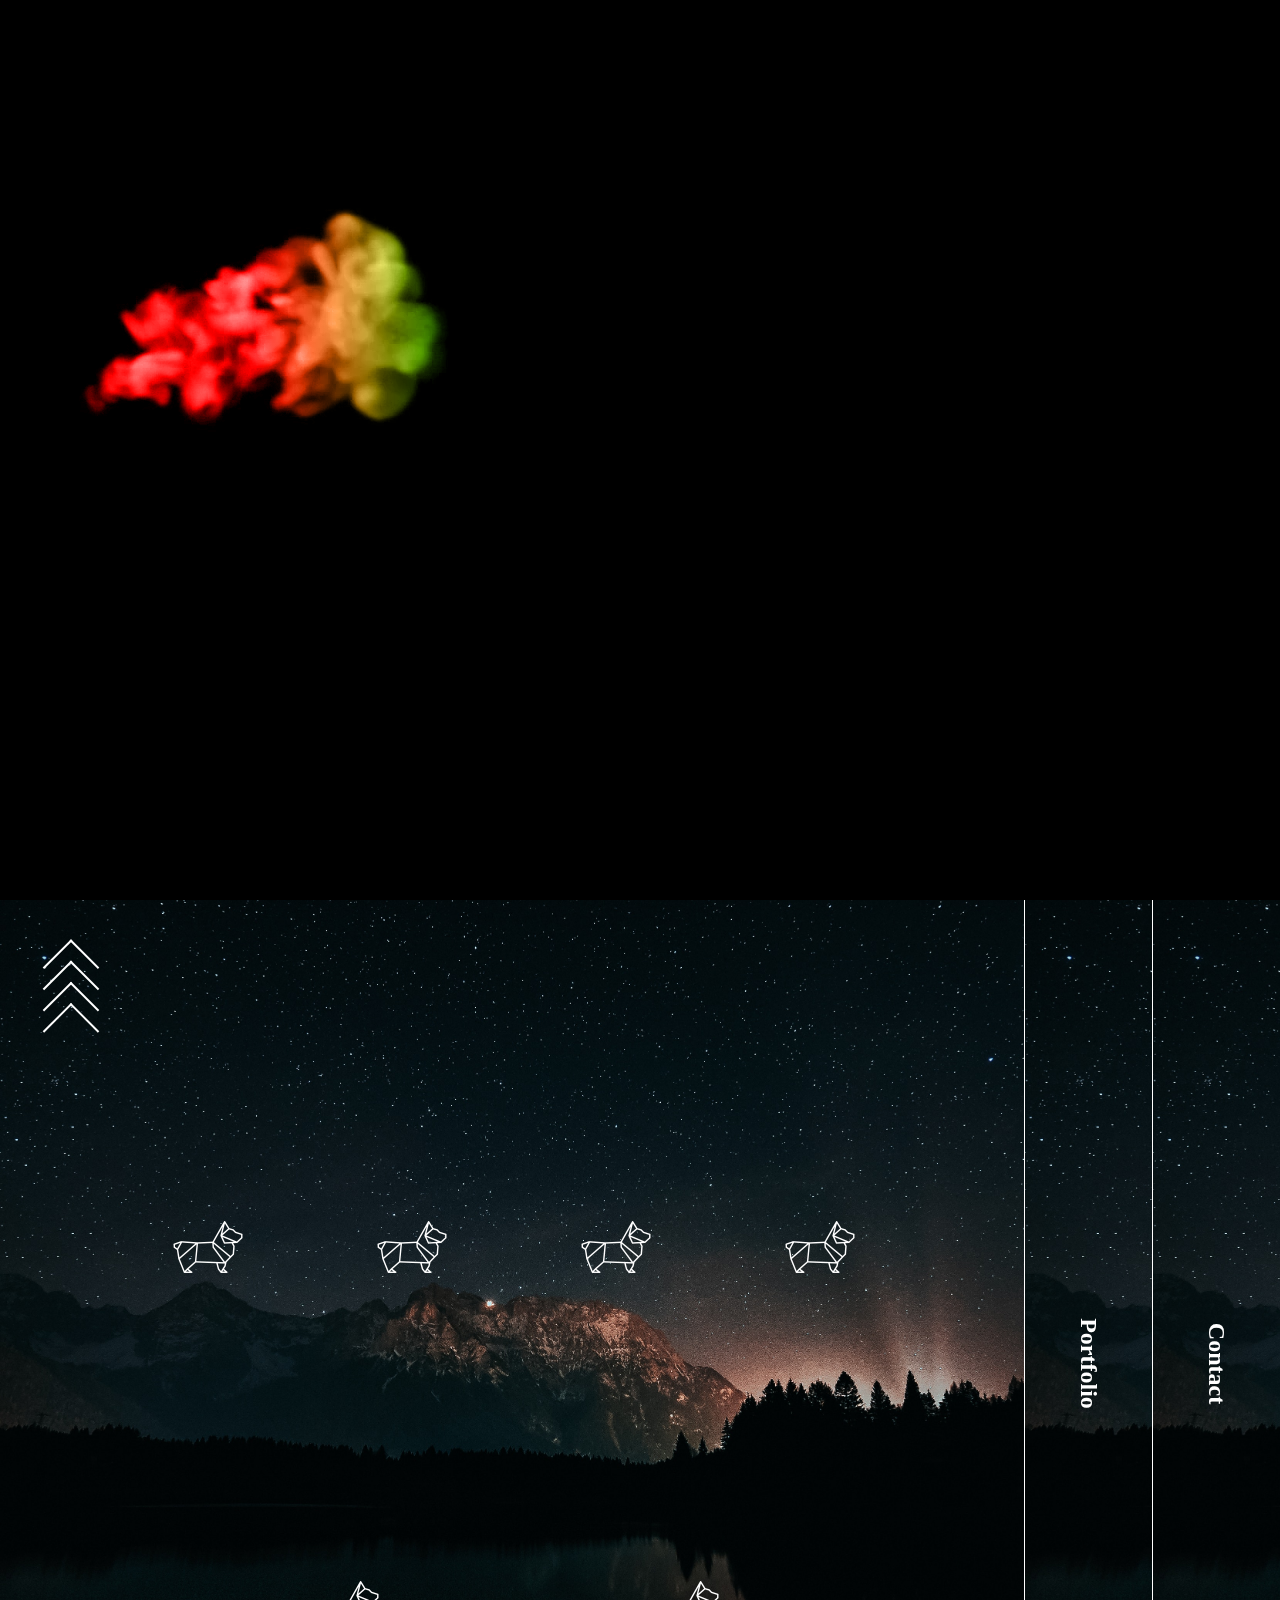
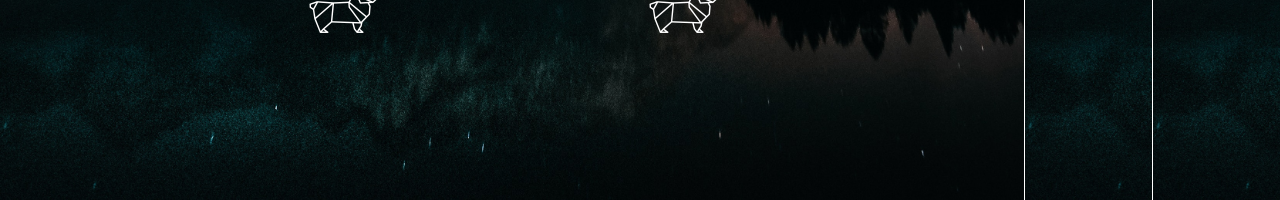
==== index.html @ 8c5e3a4f "Social Button base" ====
<!DOCTYPE html>
<html lang="en">
<head>
    <meta charset="UTF-8">
    <meta name="viewport" content="width=device-width, initial-scale=1.0">
    <meta http-equiv="X-UA-Compatible" content="ie=edge">
    <title>Front Page</title>
    <link rel="stylesheet" href="style.css">
    <link href="https://fonts.googleapis.com/css?family=Yellowtail" rel="stylesheet">
    <link href="https://fonts.googleapis.com/css?family=Patua+One" rel="stylesheet">
    <link rel="stylesheet" href="https://use.fontawesome.com/releases/v5.8.1/css/all.css" integrity="sha384-50oBUHEmvpQ+1lW4y57PTFmhCaXp0ML5d60M1M7uH2+nqUivzIebhndOJK28anvf" crossorigin="anonymous">
</head>
<body>
    <section class="page-one">
        <div class="videobox">
            <video src="smoke.mp4" autoplay muted></video>
        </div>
        <h1>
            <span>T</span>
            <span>O</span>
            <span>N</span>
            <span>Y</span>
            <span>&nbsp;</span>
            <span>X</span>
            <span>U</span>
        </h1>
        <ul class ="navbar" id="homepage">
                <li class="nav-home"><a href="#">Home</a></li>
                <li class="nav-about"><a href="#about">About</a></li>
                <li class="nav-portfolio"><a href="#portfolio">Portfolio</a></li>
                <li class="nav-contact"><a href="#">Contact</a></li>
        </ul>    
        <!-- <li class = "social">
            <a href=""><img src="Icons/Facebook.png" alt=""></a>
            <a href=""><img src="Icons/Instagram.png" alt=""></a>
            <a href=""><img src="Icons/Twitter.png" alt=""></a>
        </li> -->
        <div class="social">
            <a class="socialbutton" href="#">
                <i class="fab fa-github"></i>
            </a>
            <a class="socialbutton" href="#">
                    <i class="fab fa-twitter"></i>
            </a>
            <a class="socialbutton" href="#">
                    <i class="fab fa-instagram"></i>
            </a>
            <a class="socialbutton" href="#">
                    <i class="fab fa-facebook"></i>
            </a>
        </div>
        <div class="arrow">
            <span>
                    <a href="#about"><p class="textinvisible">dfsdfsd
                        dfsdfsdfds</p>
                    </a>
            </span>
            <span>
                    <a href="#about"><p class="textinvisible">dfdfsd
                            dfsdfsdfds</p>
                    </a>
            </span>
            <span>
                    <a href="#about"><p class="textinvisible">dfsdfsd
                            dfsdfsdfd</p>
                    </a>
            </span>
            <span>
                    <a href="#about"><p class="textinvisible">dfsdf
                            dfsdfsd</p>
                    </a>
            </span>
        </div>
    </section>
    <section class="page-two">
            <ul class="tabs">
                    <div class="mainframe">
                        <div class="secondarrow">
                            <span>
                                <a href="#homepage"><p class="textinvisible">dfsdfsd
                                        dfsdfsdfds</p>
                                </a>
                            </span>
                            <span>
                                <a href="#homepage"><p class="textinvisible">dfsdfsd
                                        dfsdfsdfds</p>
                                </a>
                            </span>
                            <span>
                                <a href="#homepage"><p class="textinvisible">dfsdfsd
                                    dfsdfsdfds</p>
                                </a>
                            </span>
                            <span>
                                <a href="#homepage"><p class="textinvisible">dfsdfsd
                                    dfsdfsdfds</p>
                                </a>
                            </span>
                        </div>
                            <div class="container">
                                    <div class="box" id="about">
                                        <div class="corgi"><img src="Icons/corgitest2.png" alt=""></div>
                                        <div class="text-info">
                                            <h3>Corgi's</h3>
                                            <p>Lorem ipsum dolor sit amet, consectetur adipiscing elit, sed do eiusmod tempor incididunt ut labore et dolore magna aliqua. Ut enim ad minim veniam, quis nostrud exercitation ullamco laboris nisi ut aliquip ex ea commodo consequat. Duis aute irure dolor in reprehenderit in voluptate velit esse cillum dolore eu fugiat nulla pariatur. Excepteur sint occaecat cupidatat non proident, sunt in culpa qui officia deserunt mollit anim id est laborum.</p>
                                        </div>
                                    </div>
                                    <div class="box">
                                        <div class="corgi"><img src="Icons/corgitest2.png" alt=""></div>
                                        <div class="text-info">
                                            <h3>Corgi's</h3>
                                            <p>Lorem ipsum dolor sit amet, consectetur adipiscing elit, sed do eiusmod tempor incididunt ut labore et dolore magna aliqua. Ut enim ad minim veniam, quis nostrud exercitation ullamco laboris nisi ut aliquip ex ea commodo consequat. Duis aute irure dolor in reprehenderit in voluptate velit esse cillum dolore eu fugiat nulla pariatur. Excepteur sint occaecat cupidatat non proident, sunt in culpa qui officia deserunt mollit anim id est laborum.</p>
                                        </div>
                                    </div>
                                    <div class="box">
                                        <div class="corgi"><img src="Icons/corgitest2.png" alt=""></div>
                                        <div class="text-info">
                                            <h3>Corgi's</h3>
                                            <p>Lorem ipsum dolor sit amet, consectetur adipiscing elit, sed do eiusmod tempor incididunt ut labore et dolore magna aliqua. Ut enim ad minim veniam, quis nostrud exercitation ullamco laboris nisi ut aliquip ex ea commodo consequat. Duis aute irure dolor in reprehenderit in voluptate velit esse cillum dolore eu fugiat nulla pariatur. Excepteur sint occaecat cupidatat non proident, sunt in culpa qui officia deserunt mollit anim id est laborum.</p>
                                        </div>
                                    </div>
                                    <div class="box">
                                        <div class="corgi"><img src="Icons/corgitest2.png" alt=""></div>
                                        <div class="text-info">
                                            <h3>Corgi's</h3>
                                            <p>Lorem ipsum dolor sit amet, consectetur adipiscing elit, sed do eiusmod tempor incididunt ut labore et dolore magna aliqua. Ut enim ad minim veniam, quis nostrud exercitation ullamco laboris nisi ut aliquip ex ea commodo consequat. Duis aute irure dolor in reprehenderit in voluptate velit esse cillum dolore eu fugiat nulla pariatur. Excepteur sint occaecat cupidatat non proident, sunt in culpa qui officia deserunt mollit anim id est laborum.</p>
                                        </div>
                                    </div>
                                    <div class="box">
                                        <div class="corgi"><img src="Icons/corgitest2.png" alt=""></div>
                                        <div class="text-info">
                                            <h3>Corgi's</h3>
                                            <p>Lorem ipsum dolor sit amet, consectetur adipiscing elit, sed do eiusmod tempor incididunt ut labore et dolore magna aliqua. Ut enim ad minim veniam, quis nostrud exercitation ullamco laboris nisi ut aliquip ex ea commodo consequat. Duis aute irure dolor in reprehenderit in voluptate velit esse cillum dolore eu fugiat nulla pariatur. Excepteur sint occaecat cupidatat non proident, sunt in culpa qui officia deserunt mollit anim id est laborum.</p>
                                        </div>
                                    </div>
                                    <div class="box">
                                        <div class="corgi"><img src="Icons/corgitest2.png" alt=""></div>
                                        <div class="text-info">
                                            <h3>Corgi's</h3>
                                            <p>Lorem ipsum dolor sit amet, consectetur adipiscing elit, sed do eiusmod tempor incididunt ut labore et dolore magna aliqua. Ut enim ad minim veniam, quis nostrud exercitation ullamco laboris nisi ut aliquip ex ea commodo consequat. Duis aute irure dolor in reprehenderit in voluptate velit esse cillum dolore eu fugiat nulla pariatur. Excepteur sint occaecat cupidatat non proident, sunt in culpa qui officia deserunt mollit anim id est laborum.</p>
                                        </div>
                                    </div>
                                    <!-- <div class="box"></div>
                                    <div class="box"></div>
                                    <div class="box"></div>
                                    <div class="box"></div> -->
                            </div>
                    </div>
                    <!-- <li class="mainframe"></li> -->
                    <li class="tabception">
                        <h2 class="contact-heading">Contact</h2>
                        <div class="contactme">
                            <!-- <h2>Contact</h2> -->
                            <div class="formcontainer">
                                <h2>Contact Me</h2>
                                <form action="https://formspree.io/design.txu@gmail.com" method="POST">
                                    <div class="inputboxes">
                                        <input type="text" name="name" required>
                                        <label>Your Name</label>
                                    </div>
                                    <div class="inputboxes">
                                        <input type="email" name="_replyto" required>
                                        <label>Your Email</label>
                                    </div>
                                    <div class="textbox">
                                        <textarea name="message" id="txt" cols="30" rows="10" required></textarea>
                                        <label>Message</label>
                                    </div>
                                    <div class="inputboxes">
                                        <input type="submit" value="Send">
                                    </div>
                                </form>
                            </div> 
                        </div>   
                    </li>
                    <li class="tabception">
                        <h2 class="portfolio-heading">Portfolio</h2>
                            <div class="portfolio" id="portfolio">
                                <h2>Portfolio</h2>
                                <p>Lorem ipsum dolor sit amet, consectetur adipisicing elit, sed do eiusmod tempor incididunt ut labore et dolore magna aliqua. Ut enim ad minim veniam, quis nostrud exercitation ullamco laboris nisiut aliquip ex ea commodo consequat.</p>
                            </div>   
                        </li>
                </ul>
    </section>

</body>
</html>
---- style.css ----
*
{
    margin: 0;
    padding: 0;
}
body
{
    overflow: hidden;
    /* justify-content: center;
    align-items: center;
    height: 100vh; */
}
/* LANDING PAGE
==================================================== */
.page-one
{
    background:black;
    z-index: 3;
}
section
{
    height: 100vh;
    background: red;
    /* animation-name: splash;
    animation-duration: 1s;
    animation-timing-function: linear;
    animation-delay: 4s; */
    z-index: 2;
}
section:before
{
    content: '';
    position: absolute;
    /* top: 20%;  <<<<< THIS NEEDS TO BE ACTIVATED FOR CHROME TO REDUCE FRAME LAG */
    left: 0;
    width: 100vw;
    height: 100vh;
    background: linear-gradient(to right, #f00, #f00, #0f0, #0ff, #ff0, #0ff);
    mix-blend-mode: color;
    pointer-events: none;
} 
video
{
    object-fit: cover;
}
/* .page-one video
{
    position: absolute;
    object-fit: cover;
    display: block;
    height: 100vh;
    width: 100vw;
    left: 0;
    top: 0;
} */
@keyframes videoremoval
{
    0%
    {
        opacity: 1;
    }
    100%
    {
        opacity: 0;
    }


}
h1
{
    margin: 0;
    padding: 0;
    position: absolute;
    top: 45%;
    transform: translateY(-50%);
    width: 100%;
    text-align: center;
    color: whitesmoke;
    font-size: 5em;
    font-family: 'Yellowtail', cursive;
    /* letter-spacing: 0.01em; */
    z-index: 3;
}
h1 span
{
    opacity: 0;
    display: inline-block;
    animation: animate 1s linear forwards;
}
@keyframes animate
{
    0%
    {
        opacity: 0;
        transform: rotateY(90deg);
        filter: blur(10px);
    }
    100%
    {
        opacity: 1;
        transform: rotateY(0deg);
        filter: blur(0px);
    }
}

@keyframes fadein
{
    0%
    {
        opacity: 0;
        filter: blur(10px);
    }
    100%
    {
        opacity: 1;
        filter: blur(0px);
    }
}

@keyframes fadeopacity
{
    0%
    {
        opacity: 0;
        filter: blur(10px);
    }
    100%
    {
        opacity: 0.7;
        filter: blur(0px)
    }
}



h1 span:nth-child(1)
{
    animation-delay: 1s;
}
h1 span:nth-child(2)
{
    animation-delay: 2s;
}
h1 span:nth-child(3)
{
    animation-delay: 2.5s;
}
h1 span:nth-child(4)
{
    animation-delay: 3s;
}
h1 span:nth-child(5)
{
    animation-delay: 3.5s;
}
h1 span:nth-child(6)
{
    animation-delay: 3.75s;
}
h1 span:nth-child(7)
{
    animation-delay: 4s;
}
/* ==================================================== */

/* NAV BAR
=========================================================== */
.wrapper
{
    width: 1170px;
    height: 100vh;
}
header
{
    /* background: url(Website/wallpaper.jpg); */
    height: 100vh;
    -webkit-background-size: cover;
    background-size: cover;
    background-position: center;
    position: relative;
}
.navbar
{
    z-index: 3;
    float: right;
    list-style: none;
    position: absolute;
    top: 0%;
    left: 65%;
}
.navbar li a
{
    color: whitesmoke;
    text-decoration: none;
}
.navbar li
{
    color: whitesmoke;
    z-index: 3;
    text-decoration: none;
    padding: 20px 20px;
    font-family: 'Patua One', cursive;
    font-size: 25px;
    opacity: 0;
    display: inline-block;
    animation: fadein 1s linear forwards;
}
/* .navbar li:nth-child(1) 
{
    animation-delay: 6s;
}
.navbar li:nth-child(2)
{
    animation-delay: 6.1s;
}
.navbar li:nth-child(3)
{
    animation-delay: 6.2s;
}
.navbar li:nth-child(4)
{
    animation-delay: 6.3s;
} */

.social
{
    position: absolute;
    top: 60%;
    left: 10%;
    transform: translateY(-50%);  
    width: 100%;
    text-align: center;
    z-index: 3;
}
.socialbutton
{
    display: inline-block;
    width: 50px;
    height: 50px;
    color: whitesmoke;
    background: black;
    margin: 10px;
    border-radius: 30%;
    box-shadow: 0 5px 15px -5px #00000070;
    overflow: hidden;
    position: relative;
}
.socialbutton i
{
    line-height: 50px;
    font-size: 26px;
    transition: 0.2s linear;
}
.socialbutton:hover i
{
    transform: scale(1.3);
    color: #f1f1f1;
}
.socialbutton::before
{
    content: "";
    position: absolute;
    width: 120%;
    height: 120%;
    background: #3498db;
    transform: rotate(45deg);
    left: -110%;
    top: 90%;
}
.socialbutton:hover::before
{
    animation: socialanimation 0.7s 1;
    top: -10%;
    left:   -10%;
}
@keyframes socialanimation
{
    0%
    { 
        left: -110%;
        top: 90%;
    }
    50%
    {
        left: 10% 20%;
        top: -30% 35%;
    }
    100%
    {
        top: -10%;
        left: -10%;
    }
}


/* .social:nth-child(1)
{
    animation-delay: 4.1s;
}
.social:nth-child(2)
{
    animation-delay: 4.2s;
}
.social:nth-child(3)
{
    animation-delay: 4.3s;
} */

/* .social a img
{
    height: 40px;
    width: 40px;
    filter: alpha(opacity=50);
    margin: 10px;
    animation: fadeopacity 1s linear forwards;
} */
.navbar li a:hover
{
    background: whitesmoke;
    color: #333;
}
.logo img
{
    width: 100px;
    float: left;
    height: auto;
}
.arrow
{
    position: relative;
    top: -2%;
    left: 50%;
    width: 40px;
    height: 40px;
    transform: rotate(45deg);
    z-index: 3;
}
.arrow span
{
    position: absolute;
    top: -10%;
    left: 50%;
    width: 100%;
    height: 100%;
    opacity: 0;
    display: block;
    box-sizing: border-box;
    border: none;
    border-right: 2px solid #fff;
    border-bottom: 2px solid #fff;
    animation: arrow 1s linear infinite;
    animation-delay: arrow 5s;
    
    /* animation-delay: 6s ;
    animation: arrow 1s linear infinite; */
}
.arrow span p
{
    padding: 10px;
    opacity: 0;
}
.arrow span:nth-child(1)
{
    top: -30px;
    left: -30px;
    animation-delay: 6s;
}
.arrow span:nth-child(2)
{
    top: -15px;
    left: -15px;
    animation-delay: 6.2s;
}
.arrow span:nth-child(3)
{
    top: 0px;
    left: 0px;
    animation-delay: 6.4s;
}
.arrow span:nth-child(4)
{
    top: 15px;
    left: 15px;
    animation-delay: 6.6s;
}
/* .arrow span:nth-child(5)
{
    top: 30px;
    left: 30px;
    animation-delay: 6.8s;
} */

@keyframes arrow
{
    0%
    {
        opacity: 1;
        border-color: #fff;
    }
    20%
    {
        opacity: 1;
        border-color: #fff;
    }
    30%, 100%
    {
        opacity: 1;
        border-color: #222;
    }
}
@keyframes delay
{
    0%
    {
        opacity: 0;
    }
    100%
    {
        opacity: 1;
    }
}
#delay
{
    animation-duration: 5s;
}
/* =========================================================== */

/* BUTTONS ABOUT ME
=========================================================== */
.container
{
    /* border: white 2px solid; */
    height: 80%;   
    display: flex;
    align-items: center;
    justify-content: space-evenly;
    position: relative;
    top: 15%;
    width: 80%;
    margin: 0 10%;
    z-index: 3;
}
.container .box
{
    position: relative;
    width: 200px;
    height: 200px;
    /* background: midnightblue; */
    /* margin: 5%; */
    box-sizing: border-box;
    overflow: hidden;
    border-radius: 10px;
}
.container .box .corgi
{
    position: absolute;
    top: 0;
    left: 0;
    width: 100%;
    height: 100%;
    /* background: black; */
    transition: 0.5s;
    /* z-index: 1; */
}
.container .box:hover .corgi
{
    top: 10px;
    left: 10px;
    width: 30px;
    height: 30px;
    border-radius: 50%;
}

.aboutme {
    height: 100vh;
    background: gray;
}

.container .box .corgi img
{
    position: absolute;
    height: 50%;
    width: 50%;
    top: 21%;
    left: 26%;
}
.container .box .text-info
{
    position: absolute;
    top: 100%;
    height: 10px;
    text-align: center;
    color: antiquewhite;
    padding: 20px;
    box-sizing: border-box;
    transition: .75s;
    opacity: 0;
}
.container .box:hover .text-info
{
    top: 0;
    opacity: 1;
}
.container .box .text-info h3
{
    margin: 0;
    padding: 0;
    color: pink;
    font-size:  24px;
}
.testcontainer {
    /* display: flex; */
}

.tabs
{
    position: aboslute;
    top: 0;
    left: 0;
    width: 100vw;
    height: 100vh;
    /* background: #ccc; */
    margin: 0;
    padding: 0;
}
.mainframe 
{
    position: absolute;
    height: 100vh;
    width: 80vw;
    background: url(astronomy-backlit-constellation-1421903.jpg);
    background-size: cover;
    /* z-index: 4; */
}
.secondarrow
{
    position: relative;
    top: 10%;
    left: 5%;
    width: 40px;
    height: 40px;
    /* background: #ccc; */
    transform: rotate(45deg);
}
.secondarrow span
{
    position: absolute;
    top: 50%;
    left: 40%;
    width: 100%;
    height: 100%;
    box-sizing: border-box;
    border: none;
    border-left: 2px solid #fff;
    border-top: 2px solid #fff;
    animation: arrow 1s linear infinite;
}
.secondarrow span p
{
    opacity: 0;
    padding: 10px;
}
.secondarrow span:nth-child(1)
{
    top: -30px;
    left: -30px;
    animation-delay: 0.6s;
}
.secondarrow span:nth-child(2)
{
    top: -15px;
    left: -15px;
    animation-delay: 0.4s;
}
.secondarrow span:nth-child(3)
{
    top: 0px;
    left: 0px;
    animation-delay: 0.2s;
}
.secondarrow span:nth-child(4)
{
    top: 15px;
    left: 15px;
    animation-delay: 0s;
}

.mainframe .container {
    display: flex;
    flex-wrap: wrap;
    /* justify-content: space-around; */
}

.tabs .tabception
{
    /* padding-top: 110px; */
    list-style: none;
    position: relative;
    width: 10vw;
    height: 100vh;
    border-left: 1px solid white;
    float: right;
    box-sizing: border-box;
    transition: 0.5s;
    text-align: center;
    overflow: hidden;
}

.tabs .tabception
{
    background: url(astronomy-backlit-constellation-1421903.jpg);
    background-size: cover;
    background-position: left;
}

.tabs .tabception:hover
{
    width: 60%;
    z-index: 3;
}
.tabs:hover li
{
    width: 10%;
    z-index: 3;
}
.tabs .tabception .contactme
{
    position: absolute;
    bottom: -100%;
    left: 0;
    width: 100%;
    background: rgba(0,0,0,8);
    box-sizing: border-box;
    color: #fff;
    opacity: 1;
}
.tabs .tabception:hover .contactme
{
    height: 100%;
    padding: 10%;
    bottom: 0;
    transition: 0.5s;
    transition-delay: 0.5s;
    opacity: 1;
    /* background: rgba(0, 0, 0, .8);
    box-sizing: border-box;
    box-shadow: 0 15px */
    background: none;
}
.tabs .tabception .portfolio
{
    position: absolute;
    height: 100%;
    padding: 20% 10%;
    /* bottom: -100%; */
    left: 0;
    width: 100%;
    background: rgba(0,0,0,8);
    box-sizing: border-box;
    color: #fff;
    opacity: 0;
}
.tabs .tabception .portfolio h2
{
    margin-bottom: 100px;
}
.tabs .tabception:hover .portfolio
{
    bottom: 0;
    transition: 0.5s;
    transition-delay: 0.5s;
    opacity: 1;
}
.contact-heading
{
    color: white;
    margin: 50vh 0;
    transform: rotate(90deg);
}

.tabs .tabception:hover .contact-heading {
    display: none;
}
.portfolio-heading
{
    color: white;
    margin: 50vh 0;
    transform: rotate(90deg);
}
.tabs .tabception:hover .portfolio-heading {
    display: none;
}

html
{
    scroll-behavior: smooth;
}

.formcontainer
{
    position: absolute;
    top: 50%;
    left: 45%;
    transform: translate(-50%, -50%);
    width: 70%;
    padding: 40px;
    background: rgba(0, 0, 0, .8);
    box-sizing: border-box;
    box-shadow: 0 15px 25px rgba(0, 0, 0, 0.5);
    border-radius: 10px;
}
.formcontainer h2
{
    margin: 0 0 30px;
    padding: 0;
    color: whitesmoke;
    text-align: center;
}
.formcontainer .inputboxes
{
    position: relative;
}
.formcontainer .inputboxes input
{
    width:  100%;
    padding: 10px 0;
    font-size: 20px;
    color: #fff;
    letter-spacing: 1px;
    margin-bottom:  30px;
    border: 1px solid #fff;
    outline: none;
    background: transparent
}
.formcontainer .textbox 
{
    position: relative;
}
.formcontainer .textbox textarea
{
    width: 100%;
    padding: 10px 0;
    font-size: 20px;
    color: #fff;
    letter-spacing: 1px;
    margin-bottom: 30px;
    border: 1px solid #fff;
    outline: none;
    background: transparent;
}
.formcontainer .textbox label
{
    position: absolute;
    top: 0;
    left: 10px;
    padding: 10px 0;
    font-family: 'Patua One', cursive;
    font-size: 16px;
    color: #fff;
    pointer-events: none;
    transition: .5s;
}
.formcontainer .textbox textarea:focus ~ label,
.formcontainer .textbox textarea:valid ~ label
{
    top: -30px;
    left: 0;
    color: dodgerblue;
    font-size: 15px;
}
.formcontainer .inputboxes label
{
    position: absolute;
    top: 0;
    left: 10px;
    padding: 10px 0;
    font-family: 'Patua One', cursive;
    font-size: 16px;
    color: #fff;
    pointer-events: none;
    transition: .5s;
}
.formcontainer .inputboxes input:focus ~ label,
.formcontainer .inputboxes input:valid ~ label
{
    top: -30px;
    left: 0;
    color: dodgerblue;
    font-size: 15px;
}
.formcontainer input[type="submit"]
{
    background: transparent;
    border: none;
    outline: none;
    color: #fff;
    background: dodgerblue;
    padding: 10px 20px;
    cursor: pointer;
    border-radius: 5px;
}
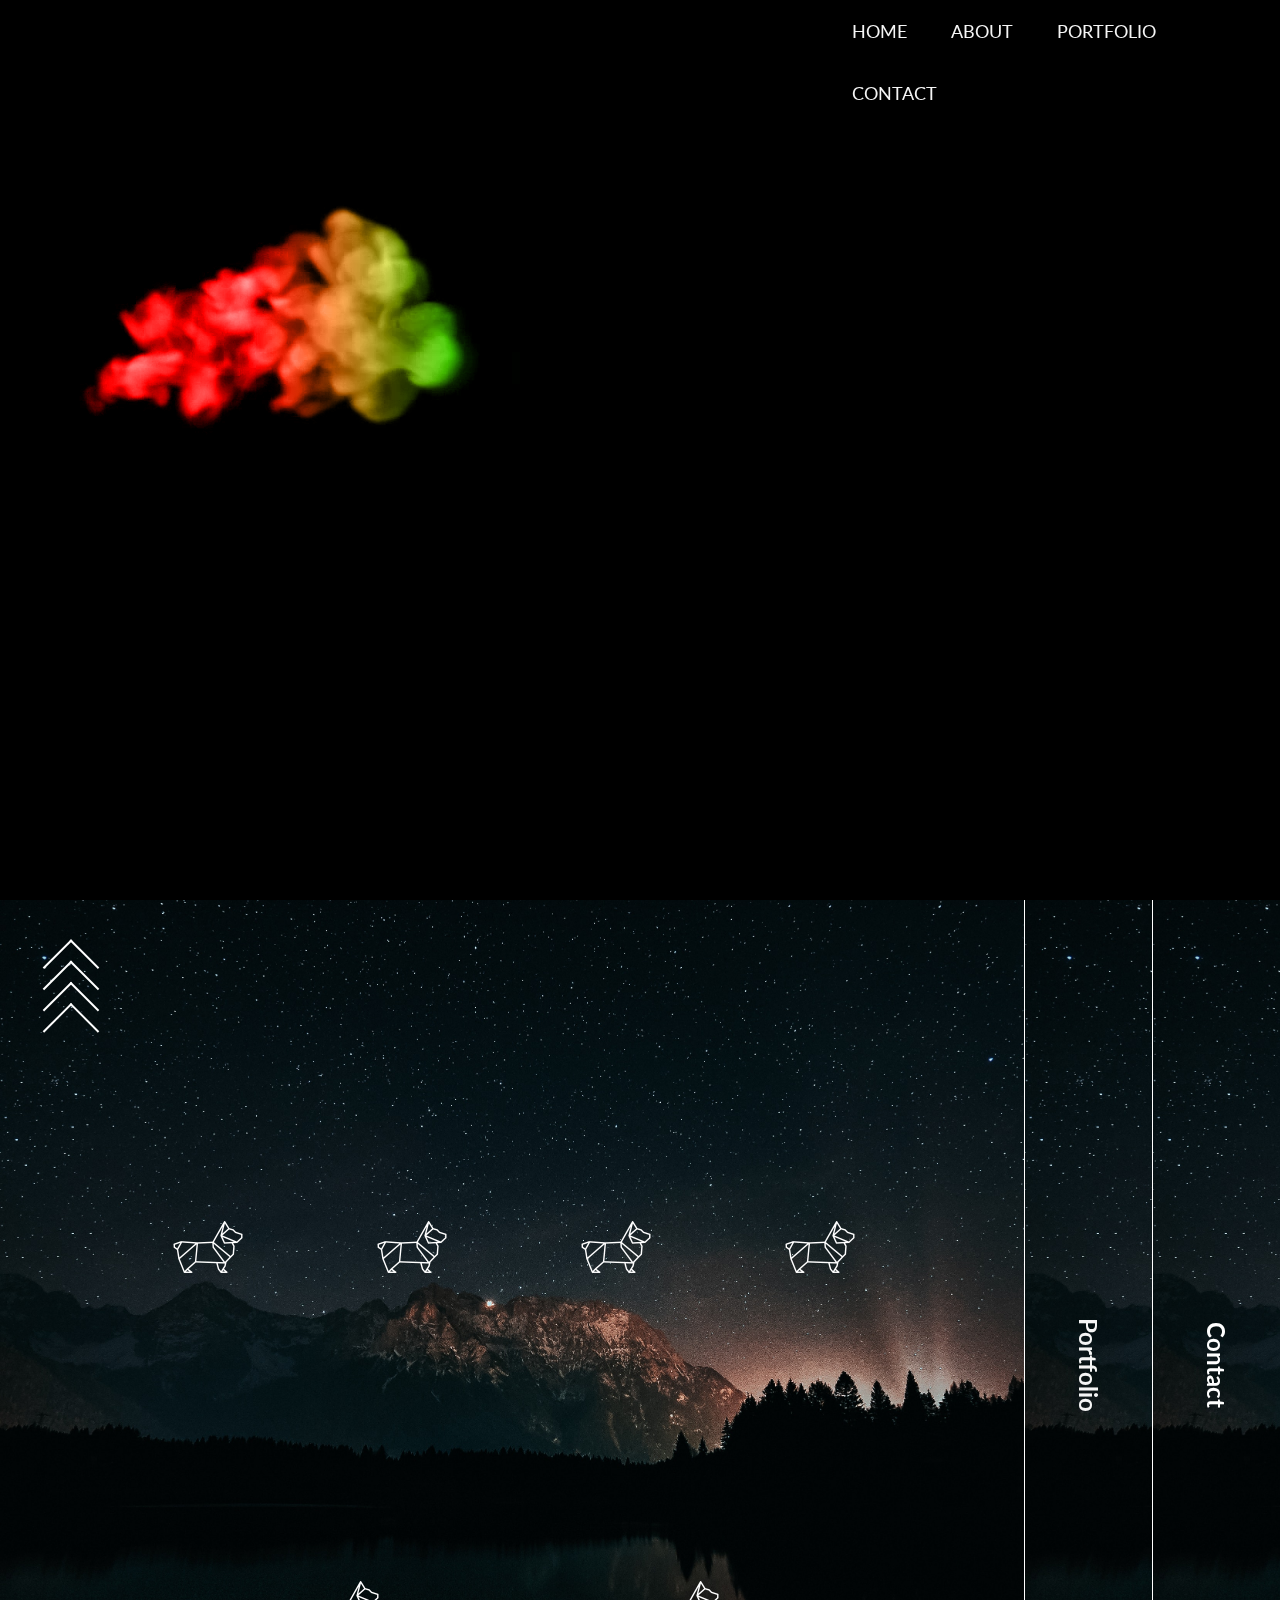
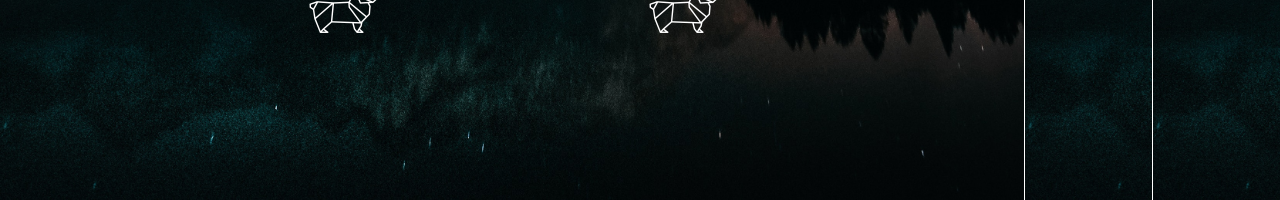
==== commit 5a719d8e: "Text Change" ====
--- a/index.html
+++ b/index.html
@@ -9,6 +9,8 @@
     <link href="https://fonts.googleapis.com/css?family=Yellowtail" rel="stylesheet">
     <link href="https://fonts.googleapis.com/css?family=Patua+One" rel="stylesheet">
     <link rel="stylesheet" href="https://use.fontawesome.com/releases/v5.8.1/css/all.css" integrity="sha384-50oBUHEmvpQ+1lW4y57PTFmhCaXp0ML5d60M1M7uH2+nqUivzIebhndOJK28anvf" crossorigin="anonymous">
+    <link href="https://fonts.googleapis.com/css?family=Lato" rel="stylesheet">
+
 </head>
 <body>
     <section class="page-one">
@@ -25,10 +27,16 @@
             <span>U</span>
         </h1>
         <ul class ="navbar" id="homepage">
-                <li class="nav-home"><a href="#">Home</a></li>
-                <li class="nav-about"><a href="#about">About</a></li>
-                <li class="nav-portfolio"><a href="#portfolio">Portfolio</a></li>
-                <li class="nav-contact"><a href="#">Contact</a></li>
+                <li class="nav-home"><a href="#">
+                    HOME
+                    <span></span>
+                    <span></span>
+                    <span></span>
+                    <span></span>
+                </a></li>
+                <li class="nav-about"><a href="#about">ABOUT</a></li>
+                <li class="nav-portfolio"><a href="#portfolio">PORTFOLIO</a></li>
+                <li class="nav-contact"><a href="#">CONTACT</a></li>
         </ul>    
         <!-- <li class = "social">
             <a href=""><img src="Icons/Facebook.png" alt=""></a>
--- a/style.css
+++ b/style.css
@@ -35,6 +35,7 @@
     left: 0;
     width: 100vw;
     height: 100vh;
+    /* background: linear-gradient(to left, #ADC4FB, #00D1EE, #00B5FF, #1E90FF, #1E90FF, #002A83); */
     background: linear-gradient(to right, #f00, #f00, #0f0, #0ff, #ff0, #0ff);
     mix-blend-mode: color;
     pointer-events: none;
@@ -77,7 +78,9 @@
     text-align: center;
     color: whitesmoke;
     font-size: 5em;
-    font-family: 'Yellowtail', cursive;
+    font-family: 'Lato', sans-serif;
+    /* font-family: 'Lato', sans-serif; */
+    /* font-family: 'Yellowtail', cursive; */
     /* letter-spacing: 0.01em; */
     z-index: 3;
 }
@@ -135,7 +138,7 @@
 
 h1 span:nth-child(1)
 {
-    animation-delay: 1s;
+    animation-delay: 1.5s;
 }
 h1 span:nth-child(2)
 {
@@ -199,9 +202,10 @@
     z-index: 3;
     text-decoration: none;
     padding: 20px 20px;
-    font-family: 'Patua One', cursive;
-    font-size: 25px;
-    opacity: 0;
+    font-family: 'Lato', sans-serif;
+    /* font-family: 'Patua One', cursive; */
+    font-size: 18px;
+    opacity: 1;
     display: inline-block;
     animation: fadein 1s linear forwards;
 }
@@ -271,7 +275,7 @@
 {
     animation: socialanimation 0.7s 1;
     top: -10%;
-    left:   -10%;
+    left: -10%;
 }
 @keyframes socialanimation
 {
@@ -349,7 +353,7 @@
     border-right: 2px solid #fff;
     border-bottom: 2px solid #fff;
     animation: arrow 1s linear infinite;
-    animation-delay: arrow 5s;
+    animation-delay: arrow 5.5s;
     
     /* animation-delay: 6s ;
     animation: arrow 1s linear infinite; */
@@ -599,6 +603,7 @@
     width: 10vw;
     height: 100vh;
     border-left: 1px solid white;
+    font-family: 'Lato', sans-serif;
     float: right;
     box-sizing: border-box;
     transition: 0.5s;
@@ -683,7 +688,7 @@
 }
 .portfolio-heading
 {
-    color: white;
+    color: whitesmoke;
     margin: 50vh 0;
     transform: rotate(90deg);
 }
@@ -754,7 +759,8 @@
     top: 0;
     left: 10px;
     padding: 10px 0;
-    font-family: 'Patua One', cursive;
+    /* font-family: 'Lato', sans-serif; */
+    /* font-family: 'Patua One', cursive; */
     font-size: 16px;
     color: #fff;
     pointer-events: none;
@@ -774,7 +780,8 @@
     top: 0;
     left: 10px;
     padding: 10px 0;
-    font-family: 'Patua One', cursive;
+    font-family: 'Lato', sans-serif;
+    /* font-family: 'Patua One', cursive; */
     font-size: 16px;
     color: #fff;
     pointer-events: none;
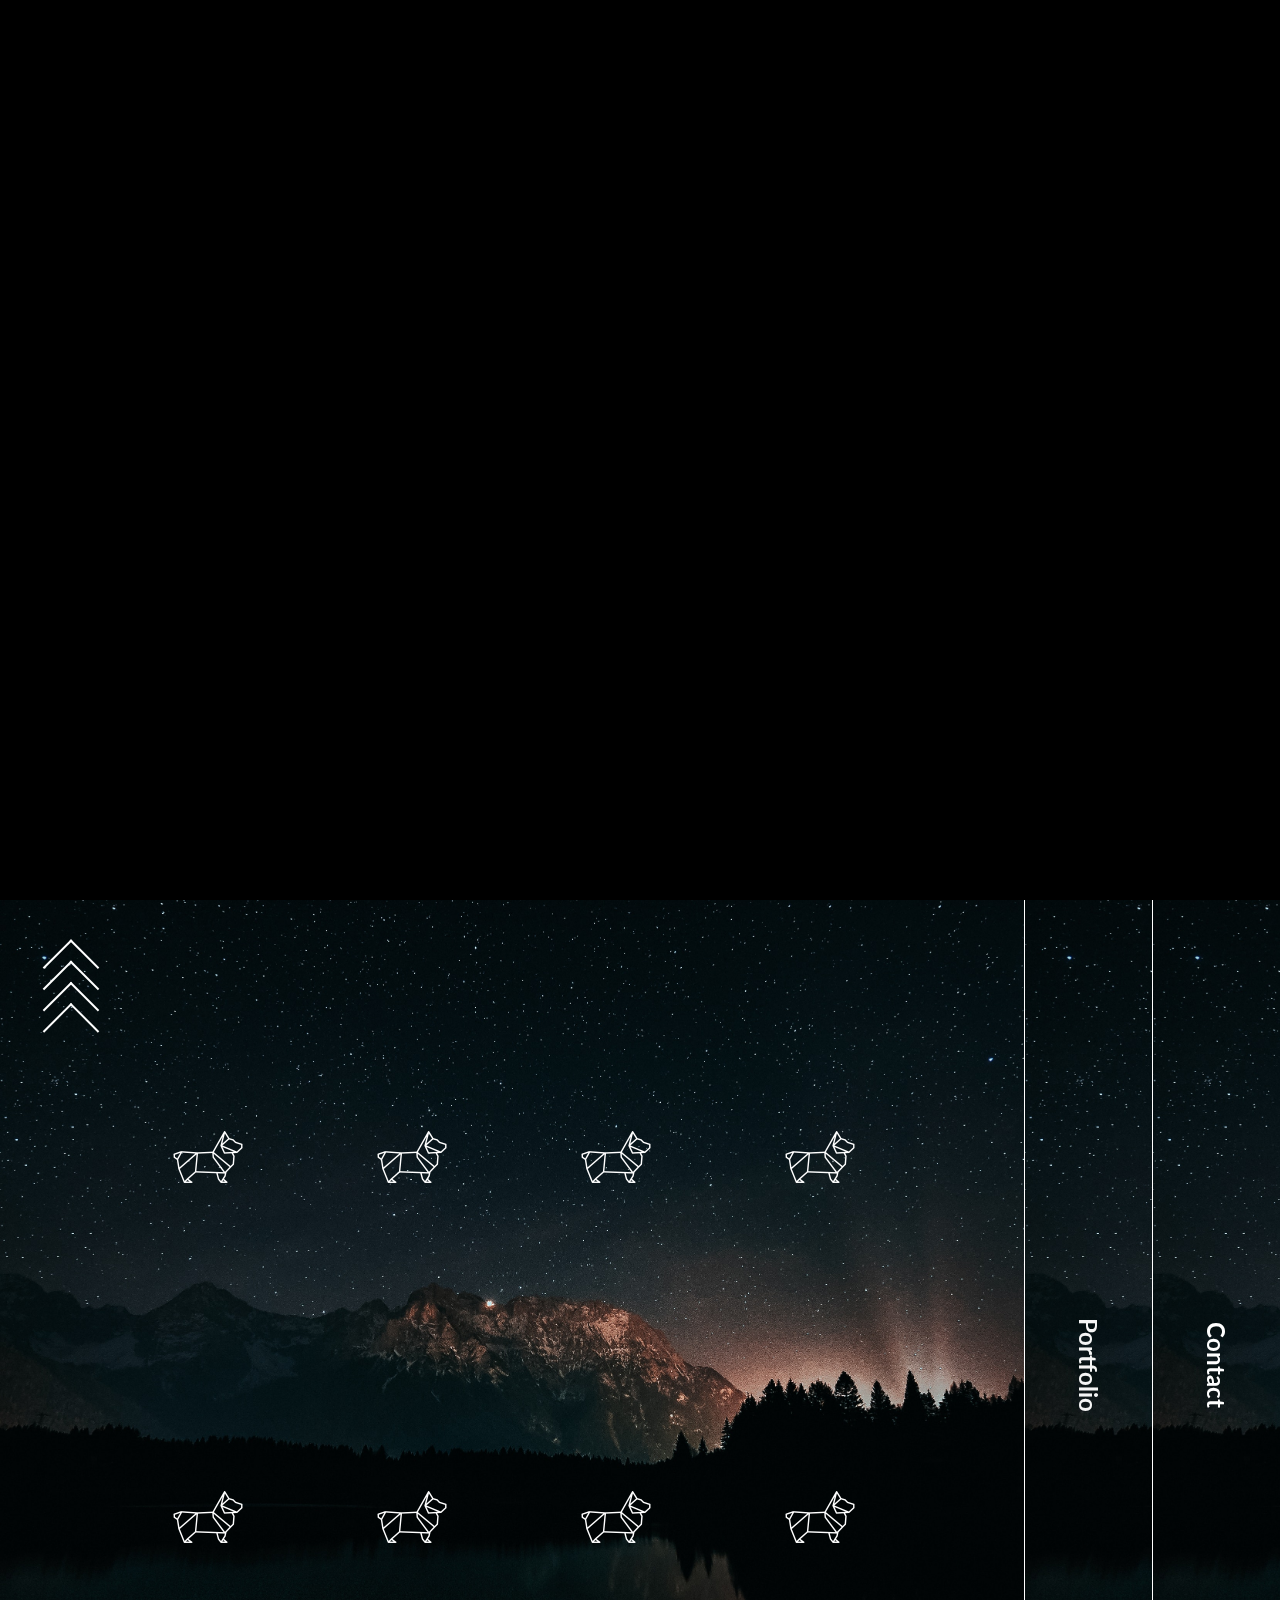
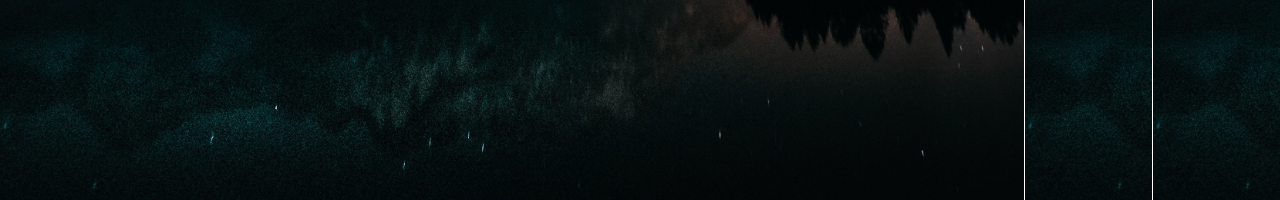
==== commit 5182111b: "Fixed gaps to begin media query" ====
--- a/index.html
+++ b/index.html
@@ -27,16 +27,10 @@
             <span>U</span>
         </h1>
         <ul class ="navbar" id="homepage">
-                <li class="nav-home"><a href="#">
-                    HOME
-                    <span></span>
-                    <span></span>
-                    <span></span>
-                    <span></span>
-                </a></li>
-                <li class="nav-about"><a href="#about">ABOUT</a></li>
-                <li class="nav-portfolio"><a href="#portfolio">PORTFOLIO</a></li>
-                <li class="nav-contact"><a href="#">CONTACT</a></li>
+                <li class=><a href="#" id="homie"><span>HOME</span></a></li>
+                <li class=><a href="#about"><span>ABOUT</span></a></li>
+                <li class=><a href="#portfolio"><span>PORTFOLIO</span></a></li>
+                <li class=><a href="#contact"><span>CONTACT</span></a></li>
         </ul>    
         <!-- <li class = "social">
             <a href=""><img src="Icons/Facebook.png" alt=""></a>
@@ -44,16 +38,16 @@
             <a href=""><img src="Icons/Twitter.png" alt=""></a>
         </li> -->
         <div class="social">
-            <a class="socialbutton" href="#">
+            <a class="socialbutton" href="https://github.com/DesignTX">
                 <i class="fab fa-github"></i>
             </a>
-            <a class="socialbutton" href="#">
+            <a class="socialbutton" href="https://twitter.com/">
                     <i class="fab fa-twitter"></i>
             </a>
-            <a class="socialbutton" href="#">
+            <a class="socialbutton" href="https://www.instagram.com/">
                     <i class="fab fa-instagram"></i>
             </a>
-            <a class="socialbutton" href="#">
+            <a class="socialbutton" href="https://www.facebook.com/">
                     <i class="fab fa-facebook"></i>
             </a>
         </div>
@@ -110,7 +104,7 @@
                                         <div class="corgi"><img src="Icons/corgitest2.png" alt=""></div>
                                         <div class="text-info">
                                             <h3>Corgi's</h3>
-                                            <p>Lorem ipsum dolor sit amet, consectetur adipiscing elit, sed do eiusmod tempor incididunt ut labore et dolore magna aliqua. Ut enim ad minim veniam, quis nostrud exercitation ullamco laboris nisi ut aliquip ex ea commodo consequat. Duis aute irure dolor in reprehenderit in voluptate velit esse cillum dolore eu fugiat nulla pariatur. Excepteur sint occaecat cupidatat non proident, sunt in culpa qui officia deserunt mollit anim id est laborum.</p>
+                                            <p>I LOVE CORGIS!</p>
                                         </div>
                                     </div>
                                     <div class="box">
@@ -148,16 +142,26 @@
                                             <p>Lorem ipsum dolor sit amet, consectetur adipiscing elit, sed do eiusmod tempor incididunt ut labore et dolore magna aliqua. Ut enim ad minim veniam, quis nostrud exercitation ullamco laboris nisi ut aliquip ex ea commodo consequat. Duis aute irure dolor in reprehenderit in voluptate velit esse cillum dolore eu fugiat nulla pariatur. Excepteur sint occaecat cupidatat non proident, sunt in culpa qui officia deserunt mollit anim id est laborum.</p>
                                         </div>
                                     </div>
-                                    <!-- <div class="box"></div>
-                                    <div class="box"></div>
-                                    <div class="box"></div>
-                                    <div class="box"></div> -->
+                                    <div class="box">
+                                            <div class="corgi"><img src="Icons/corgitest2.png" alt=""></div>
+                                            <div class="text-info">
+                                                <h3>Corgi's</h3>
+                                                <p>Lorem ipsum dolor sit amet, consectetur adipiscing elit, sed do eiusmod tempor incididunt ut labore et dolore magna aliqua. Ut enim ad minim veniam, quis nostrud exercitation ullamco laboris nisi ut aliquip ex ea commodo consequat. Duis aute irure dolor in reprehenderit in voluptate velit esse cillum dolore eu fugiat nulla pariatur. Excepteur sint occaecat cupidatat non proident, sunt in culpa qui officia deserunt mollit anim id est laborum.</p>
+                                            </div>
+                                        </div>
+                                        <div class="box">
+                                                <div class="corgi"><img src="Icons/corgitest2.png" alt=""></div>
+                                                <div class="text-info">
+                                                    <h3>Corgi's</h3>
+                                                    <p>Lorem ipsum dolor sit amet, consectetur adipiscing elit, sed do eiusmod tempor incididunt ut labore et dolore magna aliqua. Ut enim ad minim veniam, quis nostrud exercitation ullamco laboris nisi ut aliquip ex ea commodo consequat. Duis aute irure dolor in reprehenderit in voluptate velit esse cillum dolore eu fugiat nulla pariatur. Excepteur sint occaecat cupidatat non proident, sunt in culpa qui officia deserunt mollit anim id est laborum.</p>
+                                                </div>
+                                            </div>
                             </div>
                     </div>
                     <!-- <li class="mainframe"></li> -->
                     <li class="tabception">
                         <h2 class="contact-heading">Contact</h2>
-                        <div class="contactme">
+                        <div class="contactme" id="contact">
                             <!-- <h2>Contact</h2> -->
                             <div class="formcontainer">
                                 <h2>Contact Me</h2>
--- a/style.css
+++ b/style.css
@@ -5,6 +5,8 @@
 }
 body
 {
+    height: 100vh;
+    width: 100vw;
     overflow: hidden;
     /* justify-content: center;
     align-items: center;
@@ -42,7 +44,18 @@
 } 
 video
 {
+    /* width: 100%;
+    height: auto; */
     object-fit: cover;
+    width: 1276px;
+}
+@media screen and (max-width: 1280px) {
+    div.videobox{
+        display: none;
+    }
+    div.arrow {
+        display: none;
+    }
 }
 /* .page-one video
 {
@@ -53,20 +66,9 @@
     width: 100vw;
     left: 0;
     top: 0;
+    z-index: 3;
 } */
-@keyframes videoremoval
-{
-    0%
-    {
-        opacity: 1;
-    }
-    100%
-    {
-        opacity: 0;
-    }
-
-
-}
+
 h1
 {
     margin: 0;
@@ -168,72 +170,103 @@
 
 /* NAV BAR
 =========================================================== */
-.wrapper
+/* .wrapper
 {
     width: 1170px;
     height: 100vh;
-}
-header
-{
-    /* background: url(Website/wallpaper.jpg); */
-    height: 100vh;
-    -webkit-background-size: cover;
-    background-size: cover;
-    background-position: center;
-    position: relative;
-}
+} */
 .navbar
-{
+{    
+    position: absolute;
+    opacity: 1;
     z-index: 3;
+    width: 100%;
+    text-align: right;
     float: right;
-    list-style: none;
-    position: absolute;
     top: 0%;
-    left: 65%;
+    left: 0%;
+    overflow: hidden;
 }
 .navbar li a
 {
+    opacity: 1;
     color: whitesmoke;
     text-decoration: none;
+    display: inline-block;
+    /* animation: fadein 1s linear forwards; */
+}
+.navbar li a::before
+{
+    content: "";
+    width: 0px;
+    height: 3px;
+    background: dodgerblue;
+    position: absolute;
+    top: 120%;
+    left: 0%;
+    transition: .5s;
+    mix-blend-mode: multiply;
+}
+.navbar li a::after
+{
+    content: "";
+    width: 0px;
+    height: 3px;
+    background: white;
+    position: absolute;
+    top: 120%;
+    right: 0%;
+    transition: .5s;
+    mix-blend-mode: multiply;
+}
+.navbar li:hover a::before
+{
+    width: 50%;
+    transform: translateX(100%);
+}
+.navbar li:hover a::after
+{
+    width: 50%;
+    transform: translateX(-100%);
 }
 .navbar li
 {
     color: whitesmoke;
-    z-index: 3;
+    /* z-index: 3; */
     text-decoration: none;
     padding: 20px 20px;
     font-family: 'Lato', sans-serif;
     /* font-family: 'Patua One', cursive; */
     font-size: 18px;
-    opacity: 1;
+    opacity: 0;
     display: inline-block;
     animation: fadein 1s linear forwards;
 }
-/* .navbar li:nth-child(1) 
-{
-    animation-delay: 6s;
-}
-.navbar li:nth-child(2)
-{
-    animation-delay: 6.1s;
-}
-.navbar li:nth-child(3)
-{
-    animation-delay: 6.2s;
-}
-.navbar li:nth-child(4)
+ul li:nth-child(1)
 {
     animation-delay: 6.3s;
-} */
+}
+ul li:nth-child(2)
+{
+    animation-delay: 6.4s;
+}
+ul li:nth-child(3)
+{
+    animation-delay: 6.5s;
+}
+ul li:nth-child(4)
+{
+    animation-delay: 6.6s;
+}
 
 .social
 {
     position: absolute;
     top: 60%;
-    left: 10%;
+    left: -35%;
     transform: translateY(-50%);  
     width: 100%;
-    text-align: center;
+    text-align: right;
     z-index: 3;
 }
 .socialbutton
@@ -252,6 +285,7 @@
 .socialbutton i
 {
     line-height: 50px;
+    margin-right: 12px;
     font-size: 26px;
     transition: 0.2s linear;
 }
@@ -297,8 +331,9 @@
 }
 
 
-/* .social:nth-child(1)
-{
+.social i:nth-child(1)
+{
+    opacity: 1;
     animation-delay: 4.1s;
 }
 .social:nth-child(2)
@@ -308,7 +343,7 @@
 .social:nth-child(3)
 {
     animation-delay: 4.3s;
-} */
+}
 
 /* .social a img
 {
@@ -318,11 +353,11 @@
     margin: 10px;
     animation: fadeopacity 1s linear forwards;
 } */
-.navbar li a:hover
+/* .navbar li a:hover
 {
     background: whitesmoke;
     color: #333;
-}
+} */
 .logo img
 {
     width: 100px;
@@ -353,7 +388,7 @@
     border-right: 2px solid #fff;
     border-bottom: 2px solid #fff;
     animation: arrow 1s linear infinite;
-    animation-delay: arrow 5.5s;
+    /* animation-delay: arrow 5.5s; */
     
     /* animation-delay: 6s ;
     animation: arrow 1s linear infinite; */
@@ -439,7 +474,7 @@
     align-items: center;
     justify-content: space-evenly;
     position: relative;
-    top: 15%;
+    top: 5%;
     width: 80%;
     margin: 0 10%;
     z-index: 3;
@@ -470,8 +505,8 @@
 {
     top: 10px;
     left: 10px;
-    width: 30px;
-    height: 30px;
+    width: 40px;
+    height: 40px;
     border-radius: 50%;
 }
 
@@ -509,7 +544,7 @@
 {
     margin: 0;
     padding: 0;
-    color: pink;
+    color: dodgerblue;
     font-size:  24px;
 }
 .testcontainer {
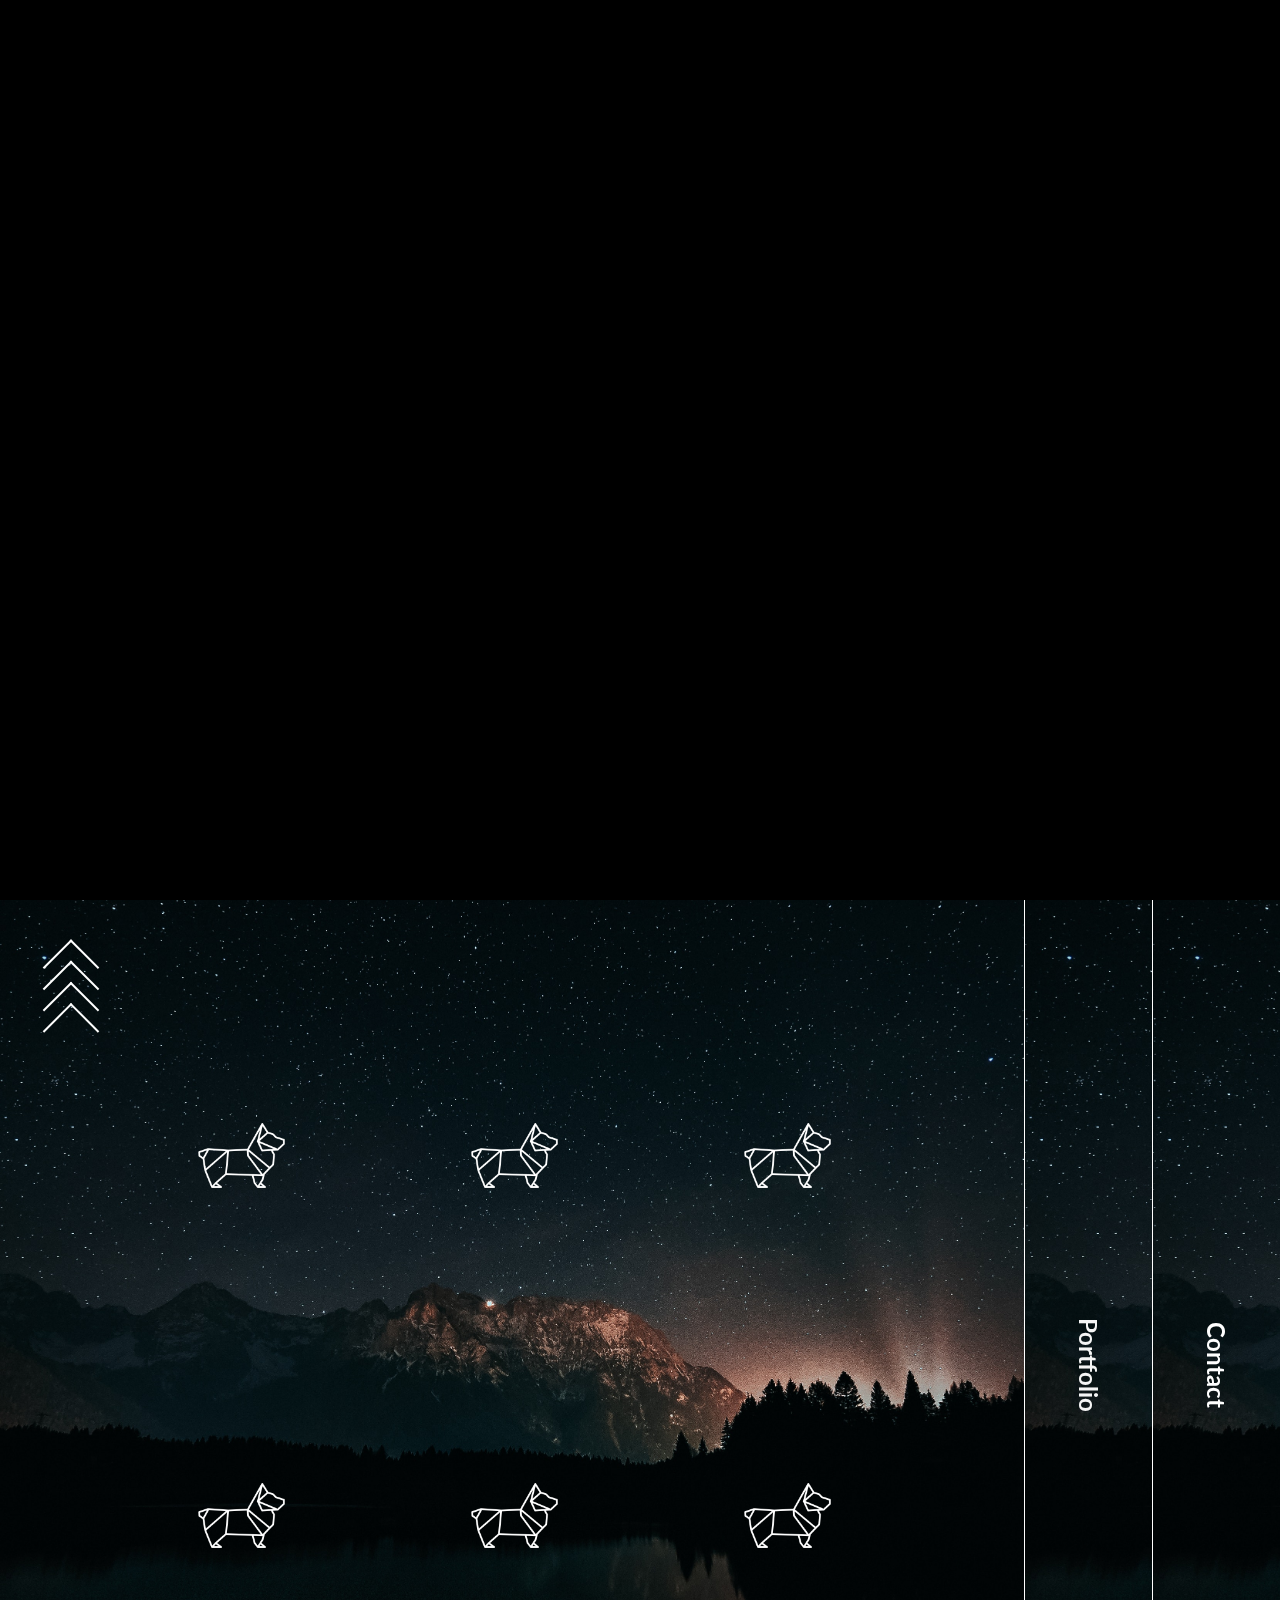
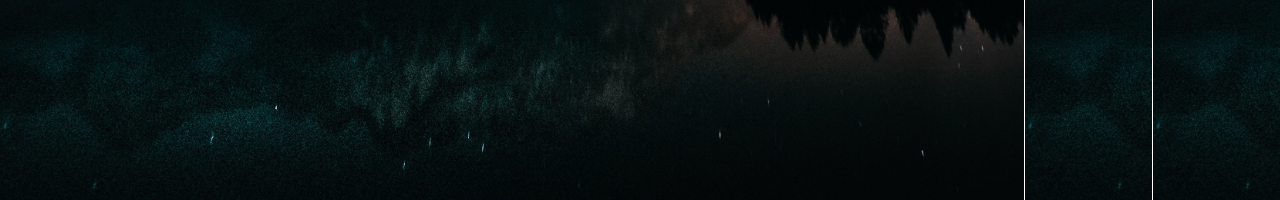
==== commit d6a7cfd4: "Media Query Finished and css tidy up" ====
--- a/index.html
+++ b/index.html
@@ -1,57 +1,92 @@
 <!DOCTYPE html>
 <html lang="en">
-<head>
-    <meta charset="UTF-8">
-    <meta name="viewport" content="width=device-width, initial-scale=1.0">
-    <meta http-equiv="X-UA-Compatible" content="ie=edge">
+  <head>
+    <meta charset="UTF-8" />
+    <meta name="viewport" content="width=device-width, initial-scale=1.0" />
+    <meta http-equiv="X-UA-Compatible" content="ie=edge" />
     <title>Front Page</title>
-    <link rel="stylesheet" href="style.css">
-    <link href="https://fonts.googleapis.com/css?family=Yellowtail" rel="stylesheet">
-    <link href="https://fonts.googleapis.com/css?family=Patua+One" rel="stylesheet">
-    <link rel="stylesheet" href="https://use.fontawesome.com/releases/v5.8.1/css/all.css" integrity="sha384-50oBUHEmvpQ+1lW4y57PTFmhCaXp0ML5d60M1M7uH2+nqUivzIebhndOJK28anvf" crossorigin="anonymous">
-    <link href="https://fonts.googleapis.com/css?family=Lato" rel="stylesheet">
+    <link rel="stylesheet" href="style.css" />
+    <link
+      href="https://fonts.googleapis.com/css?family=Yellowtail"
+      rel="stylesheet"
+    />
+    <link
+      href="https://fonts.googleapis.com/css?family=Patua+One"
+      rel="stylesheet"
+    />
+    <link
+      rel="stylesheet"
+      href="https://use.fontawesome.com/releases/v5.8.1/css/all.css"
+      integrity="sha384-50oBUHEmvpQ+1lW4y57PTFmhCaXp0ML5d60M1M7uH2+nqUivzIebhndOJK28anvf"
+      crossorigin="anonymous"
+    />
+    <link
+      href="https://fonts.googleapis.com/css?family=Lato"
+      rel="stylesheet"
+    />
+  </head>
+  <body>
+    <section class="page-one">
+      <div class="videobox">
+        <video src="smoke.mp4" autoplay muted></video>
+      </div>
+      <h1>
+        <span>T</span>
+        <span>O</span>
+        <span>N</span>
+        <span>Y</span>
+        <span>&nbsp;</span>
+        <span>X</span>
+        <span>U</span>
+      </h1>
+      <nav class="navbar" id="homepage">
+        <ul class="navshow">
+          <li><a href="#" id="homie">HOME</a></li>
+          <li><a href="#about">ABOUT</a></li>
+          <li><a href="#portfolio">PORTFOLIO</a></li>
+          <li><a href="#contact">CONTACT</a></li>
+        </div>
+    </nav>
 
-</head>
-<body>
-    <section class="page-one">
-        <div class="videobox">
-            <video src="smoke.mp4" autoplay muted></video>
-        </div>
-        <h1>
-            <span>T</span>
-            <span>O</span>
-            <span>N</span>
-            <span>Y</span>
-            <span>&nbsp;</span>
-            <span>X</span>
-            <span>U</span>
-        </h1>
-        <ul class ="navbar" id="homepage">
-                <li class=><a href="#" id="homie"><span>HOME</span></a></li>
-                <li class=><a href="#about"><span>ABOUT</span></a></li>
-                <li class=><a href="#portfolio"><span>PORTFOLIO</span></a></li>
-                <li class=><a href="#contact"><span>CONTACT</span></a></li>
-        </ul>    
-        <!-- <li class = "social">
+    <input class="burger-check" id="burger-check" type="checkbox">
+    <label for="burger-check" class="burger"></label>
+    <nav id="navigation1" class="navigation">
+  <ul>
+        <li><a href="#">HOME</a></li>
+            <li><a href="#">ABOUT</a></li>
+            <li><a href="#">PORTFOLIO</a></li>
+            <li><a href="#">CONTACT</a></li>
+  </ul>
+</nav>
+
+    <!-- <div class="hidden">
+        <ul>
+            <li><a href="#">HOME</a></li>
+            <li><a href="#">ABOUT</a></li>
+            <li><a href="#">PORTFOLIO</a></li>
+            <li><a href="#">CONTACT</a></li>
+        </ul>
+    </div> -->
+      <!-- <li class = "social">
             <a href=""><img src="Icons/Facebook.png" alt=""></a>
             <a href=""><img src="Icons/Instagram.png" alt=""></a>
             <a href=""><img src="Icons/Twitter.png" alt=""></a>
         </li> -->
-        <div class="social">
-            <a class="socialbutton" href="https://github.com/DesignTX">
-                <i class="fab fa-github"></i>
-            </a>
-            <a class="socialbutton" href="https://twitter.com/">
-                    <i class="fab fa-twitter"></i>
-            </a>
-            <a class="socialbutton" href="https://www.instagram.com/">
-                    <i class="fab fa-instagram"></i>
-            </a>
-            <a class="socialbutton" href="https://www.facebook.com/">
-                    <i class="fab fa-facebook"></i>
-            </a>
-        </div>
-        <div class="arrow">
+      <div class="social">
+        <a class="socialbutton" href="https://github.com/DesignTX">
+          <i class="fab fa-github"></i>
+        </a>
+        <a class="socialbutton" href="https://twitter.com/">
+          <i class="fab fa-twitter"></i>
+        </a>
+        <a class="socialbutton" href="https://www.instagram.com/">
+          <i class="fab fa-instagram"></i>
+        </a>
+        <a class="socialbutton" href="https://www.facebook.com/">
+          <i class="fab fa-facebook"></i>
+        </a>
+      </div>
+      <div class="arrow">
             <span>
                     <a href="#about"><p class="textinvisible">dfsdfsd
                         dfsdfsdfds</p>
@@ -75,125 +110,187 @@
         </div>
     </section>
     <section class="page-two">
-            <ul class="tabs">
-                    <div class="mainframe">
-                        <div class="secondarrow">
-                            <span>
-                                <a href="#homepage"><p class="textinvisible">dfsdfsd
-                                        dfsdfsdfds</p>
-                                </a>
-                            </span>
-                            <span>
-                                <a href="#homepage"><p class="textinvisible">dfsdfsd
-                                        dfsdfsdfds</p>
-                                </a>
-                            </span>
-                            <span>
-                                <a href="#homepage"><p class="textinvisible">dfsdfsd
-                                    dfsdfsdfds</p>
-                                </a>
-                            </span>
-                            <span>
-                                <a href="#homepage"><p class="textinvisible">dfsdfsd
-                                    dfsdfsdfds</p>
-                                </a>
-                            </span>
-                        </div>
-                            <div class="container">
-                                    <div class="box" id="about">
-                                        <div class="corgi"><img src="Icons/corgitest2.png" alt=""></div>
-                                        <div class="text-info">
-                                            <h3>Corgi's</h3>
-                                            <p>I LOVE CORGIS!</p>
-                                        </div>
-                                    </div>
-                                    <div class="box">
-                                        <div class="corgi"><img src="Icons/corgitest2.png" alt=""></div>
-                                        <div class="text-info">
-                                            <h3>Corgi's</h3>
-                                            <p>Lorem ipsum dolor sit amet, consectetur adipiscing elit, sed do eiusmod tempor incididunt ut labore et dolore magna aliqua. Ut enim ad minim veniam, quis nostrud exercitation ullamco laboris nisi ut aliquip ex ea commodo consequat. Duis aute irure dolor in reprehenderit in voluptate velit esse cillum dolore eu fugiat nulla pariatur. Excepteur sint occaecat cupidatat non proident, sunt in culpa qui officia deserunt mollit anim id est laborum.</p>
-                                        </div>
-                                    </div>
-                                    <div class="box">
-                                        <div class="corgi"><img src="Icons/corgitest2.png" alt=""></div>
-                                        <div class="text-info">
-                                            <h3>Corgi's</h3>
-                                            <p>Lorem ipsum dolor sit amet, consectetur adipiscing elit, sed do eiusmod tempor incididunt ut labore et dolore magna aliqua. Ut enim ad minim veniam, quis nostrud exercitation ullamco laboris nisi ut aliquip ex ea commodo consequat. Duis aute irure dolor in reprehenderit in voluptate velit esse cillum dolore eu fugiat nulla pariatur. Excepteur sint occaecat cupidatat non proident, sunt in culpa qui officia deserunt mollit anim id est laborum.</p>
-                                        </div>
-                                    </div>
-                                    <div class="box">
-                                        <div class="corgi"><img src="Icons/corgitest2.png" alt=""></div>
-                                        <div class="text-info">
-                                            <h3>Corgi's</h3>
-                                            <p>Lorem ipsum dolor sit amet, consectetur adipiscing elit, sed do eiusmod tempor incididunt ut labore et dolore magna aliqua. Ut enim ad minim veniam, quis nostrud exercitation ullamco laboris nisi ut aliquip ex ea commodo consequat. Duis aute irure dolor in reprehenderit in voluptate velit esse cillum dolore eu fugiat nulla pariatur. Excepteur sint occaecat cupidatat non proident, sunt in culpa qui officia deserunt mollit anim id est laborum.</p>
-                                        </div>
-                                    </div>
-                                    <div class="box">
-                                        <div class="corgi"><img src="Icons/corgitest2.png" alt=""></div>
-                                        <div class="text-info">
-                                            <h3>Corgi's</h3>
-                                            <p>Lorem ipsum dolor sit amet, consectetur adipiscing elit, sed do eiusmod tempor incididunt ut labore et dolore magna aliqua. Ut enim ad minim veniam, quis nostrud exercitation ullamco laboris nisi ut aliquip ex ea commodo consequat. Duis aute irure dolor in reprehenderit in voluptate velit esse cillum dolore eu fugiat nulla pariatur. Excepteur sint occaecat cupidatat non proident, sunt in culpa qui officia deserunt mollit anim id est laborum.</p>
-                                        </div>
-                                    </div>
-                                    <div class="box">
-                                        <div class="corgi"><img src="Icons/corgitest2.png" alt=""></div>
-                                        <div class="text-info">
-                                            <h3>Corgi's</h3>
-                                            <p>Lorem ipsum dolor sit amet, consectetur adipiscing elit, sed do eiusmod tempor incididunt ut labore et dolore magna aliqua. Ut enim ad minim veniam, quis nostrud exercitation ullamco laboris nisi ut aliquip ex ea commodo consequat. Duis aute irure dolor in reprehenderit in voluptate velit esse cillum dolore eu fugiat nulla pariatur. Excepteur sint occaecat cupidatat non proident, sunt in culpa qui officia deserunt mollit anim id est laborum.</p>
-                                        </div>
-                                    </div>
-                                    <div class="box">
-                                            <div class="corgi"><img src="Icons/corgitest2.png" alt=""></div>
-                                            <div class="text-info">
-                                                <h3>Corgi's</h3>
-                                                <p>Lorem ipsum dolor sit amet, consectetur adipiscing elit, sed do eiusmod tempor incididunt ut labore et dolore magna aliqua. Ut enim ad minim veniam, quis nostrud exercitation ullamco laboris nisi ut aliquip ex ea commodo consequat. Duis aute irure dolor in reprehenderit in voluptate velit esse cillum dolore eu fugiat nulla pariatur. Excepteur sint occaecat cupidatat non proident, sunt in culpa qui officia deserunt mollit anim id est laborum.</p>
-                                            </div>
-                                        </div>
-                                        <div class="box">
-                                                <div class="corgi"><img src="Icons/corgitest2.png" alt=""></div>
-                                                <div class="text-info">
-                                                    <h3>Corgi's</h3>
-                                                    <p>Lorem ipsum dolor sit amet, consectetur adipiscing elit, sed do eiusmod tempor incididunt ut labore et dolore magna aliqua. Ut enim ad minim veniam, quis nostrud exercitation ullamco laboris nisi ut aliquip ex ea commodo consequat. Duis aute irure dolor in reprehenderit in voluptate velit esse cillum dolore eu fugiat nulla pariatur. Excepteur sint occaecat cupidatat non proident, sunt in culpa qui officia deserunt mollit anim id est laborum.</p>
-                                                </div>
-                                            </div>
-                            </div>
-                    </div>
-                    <!-- <li class="mainframe"></li> -->
-                    <li class="tabception">
-                        <h2 class="contact-heading">Contact</h2>
-                        <div class="contactme" id="contact">
-                            <!-- <h2>Contact</h2> -->
-                            <div class="formcontainer">
-                                <h2>Contact Me</h2>
-                                <form action="https://formspree.io/design.txu@gmail.com" method="POST">
-                                    <div class="inputboxes">
-                                        <input type="text" name="name" required>
-                                        <label>Your Name</label>
-                                    </div>
-                                    <div class="inputboxes">
-                                        <input type="email" name="_replyto" required>
-                                        <label>Your Email</label>
-                                    </div>
-                                    <div class="textbox">
-                                        <textarea name="message" id="txt" cols="30" rows="10" required></textarea>
-                                        <label>Message</label>
-                                    </div>
-                                    <div class="inputboxes">
-                                        <input type="submit" value="Send">
-                                    </div>
-                                </form>
-                            </div> 
-                        </div>   
-                    </li>
-                    <li class="tabception">
-                        <h2 class="portfolio-heading">Portfolio</h2>
-                            <div class="portfolio" id="portfolio">
-                                <h2>Portfolio</h2>
-                                <p>Lorem ipsum dolor sit amet, consectetur adipisicing elit, sed do eiusmod tempor incididunt ut labore et dolore magna aliqua. Ut enim ad minim veniam, quis nostrud exercitation ullamco laboris nisiut aliquip ex ea commodo consequat.</p>
-                            </div>   
-                        </li>
-                </ul>
+      <ul class="tabs">
+        <div class="mainframe">
+          <div class="secondarrow">
+            <span>
+              <a href="#homepage"
+                ><p class="textinvisible">dfsdfsd dfsdfsdfds</p>
+              </a>
+            </span>
+            <span>
+              <a href="#homepage"
+                ><p class="textinvisible">dfsdfsd dfsdfsdfds</p>
+              </a>
+            </span>
+            <span>
+              <a href="#homepage"
+                ><p class="textinvisible">dfsdfsd dfsdfsdfds</p>
+              </a>
+            </span>
+            <span>
+              <a href="#homepage"
+                ><p class="textinvisible">dfsdfsd dfsdfsdfds</p>
+              </a>
+            </span>
+          </div>
+          <div class="container">
+            <div class="box" id="about">
+              <div class="corgi"><img src="Icons/corgitest2.png" alt="" /></div>
+              <div class="text-info">
+                <h3>Corgi's</h3>
+                <p>I LOVE CORGIS!</p>
+              </div>
+            </div>
+            <div class="box">
+              <div class="corgi"><img src="Icons/corgitest2.png" alt="" /></div>
+              <div class="text-info">
+                <h3>Corgi's</h3>
+                <p>
+                    I studied Food & Nutrition at Deakin University
+                </p>
+              </div>
+            </div>
+            <div class="box">
+              <div class="corgi"><img src="Icons/corgitest2.png" alt="" /></div>
+              <div class="text-info">
+                <h3>Corgi's</h3>
+                <p>
+                    Before starting at Coder Academy, I played live poker full time at Crown Casino Melbourne.
+                </p>
+              </div>
+            </div>
+            <div class="box">
+              <div class="corgi"><img src="Icons/corgitest2.png" alt="" /></div>
+              <div class="text-info">
+                <h3>Corgi's</h3>
+                <p>
+                  Lorem ipsum dolor sit amet, consectetur adipiscing elit, sed
+                  do eiusmod tempor incididunt ut labore et dolore magna aliqua.
+                  Ut enim ad minim veniam, quis nostrud exercitation ullamco
+                  laboris nisi ut aliquip ex ea commodo consequat. Duis aute
+                  irure dolor in reprehenderit in voluptate velit esse cillum
+                  dolore eu fugiat nulla pariatur. Excepteur sint occaecat
+                  cupidatat non proident, sunt in culpa qui officia deserunt
+                  mollit anim id est laborum.
+                </p>
+              </div>
+            </div>
+            <div class="box">
+              <div class="corgi"><img src="Icons/corgitest2.png" alt="" /></div>
+              <div class="text-info">
+                <h3>Corgi's</h3>
+                <p>
+                  Lorem ipsum dolor sit amet, consectetur adipiscing elit, sed
+                  do eiusmod tempor incididunt ut labore et dolore magna aliqua.
+                  Ut enim ad minim veniam, quis nostrud exercitation ullamco
+                  laboris nisi ut aliquip ex ea commodo consequat. Duis aute
+                  irure dolor in reprehenderit in voluptate velit esse cillum
+                  dolore eu fugiat nulla pariatur. Excepteur sint occaecat
+                  cupidatat non proident, sunt in culpa qui officia deserunt
+                  mollit anim id est laborum.
+                </p>
+              </div>
+            </div>
+            <div class="box">
+              <div class="corgi"><img src="Icons/corgitest2.png" alt="" /></div>
+              <div class="text-info">
+                <h3>Corgi's</h3>
+                <p>
+                  Lorem ipsum dolor sit amet, consectetur adipiscing elit, sed
+                  do eiusmod tempor incididunt ut labore et dolore magna aliqua.
+                  Ut enim ad minim veniam, quis nostrud exercitation ullamco
+                  laboris nisi ut aliquip ex ea commodo consequat. Duis aute
+                  irure dolor in reprehenderit in voluptate velit esse cillum
+                  dolore eu fugiat nulla pariatur. Excepteur sint occaecat
+                  cupidatat non proident, sunt in culpa qui officia deserunt
+                  mollit anim id est laborum.
+                </p>
+              </div>
+            </div>
+            <!-- <div class="box">
+              <div class="corgi"><img src="Icons/corgitest2.png" alt="" /></div>
+              <div class="text-info">
+                <h3>Corgi's</h3>
+                <p>
+                  Lorem ipsum dolor sit amet, consectetur adipiscing elit, sed
+                  do eiusmod tempor incididunt ut labore et dolore magna aliqua.
+                  Ut enim ad minim veniam, quis nostrud exercitation ullamco
+                  laboris nisi ut aliquip ex ea commodo consequat. Duis aute
+                  irure dolor in reprehenderit in voluptate velit esse cillum
+                  dolore eu fugiat nulla pariatur. Excepteur sint occaecat
+                  cupidatat non proident, sunt in culpa qui officia deserunt
+                  mollit anim id est laborum.
+                </p>
+              </div>
+            </div> -->
+            <!-- <div class="box">
+              <div class="corgi"><img src="Icons/corgitest2.png" alt="" /></div>
+              <div class="text-info">
+                <h3>Corgi's</h3>
+                <p>
+                  Lorem ipsum dolor sit amet, consectetur adipiscing elit, sed
+                  do eiusmod tempor incididunt ut labore et dolore magna aliqua.
+                  Ut enim ad minim veniam, quis nostrud exercitation ullamco
+                  laboris nisi ut aliquip ex ea commodo consequat. Duis aute
+                  irure dolor in reprehenderit in voluptate velit esse cillum
+                  dolore eu fugiat nulla pariatur. Excepteur sint occaecat
+                  cupidatat non proident, sunt in culpa qui officia deserunt
+                  mollit anim id est laborum.
+                </p>
+              </div>
+            </div> -->
+          </div>
+        </div>
+        <!-- <li class="mainframe"></li> -->
+        <li class="tabception">
+          <h2 class="contact-heading">Contact</h2>
+          <div class="contactme" id="contact">
+            <!-- <h2>Contact</h2> -->
+            <div class="formcontainer">
+              <h2>Contact Me</h2>
+              <form
+                action="https://formspree.io/design.txu@gmail.com"
+                method="POST"
+              >
+                <div class="inputboxes">
+                  <input type="text" name="name" required />
+                  <label>Your Name</label>
+                </div>
+                <div class="inputboxes">
+                  <input type="email" name="_replyto" required />
+                  <label>Your Email</label>
+                </div>
+                <div class="textbox">
+                  <textarea
+                    name="message"
+                    id="txt"
+                    cols="30"
+                    rows="10"
+                    required
+                  ></textarea>
+                  <label>Message</label>
+                </div>
+                <div class="inputboxes">
+                  <input type="submit" value="Send" />
+                </div>
+              </form>
+            </div>
+          </div>
+        </li>
+        <li class="tabception">
+          <h2 class="portfolio-heading">Portfolio</h2>
+          <div class="portfolio" id="portfolio">
+            <h2>Portfolio</h2>
+            <p>
+              Lorem ipsum dolor sit amet, consectetur adipisicing elit, sed do
+              eiusmod tempor incididunt ut labore et dolore magna aliqua. Ut
+              enim ad minim veniam, quis nostrud exercitation ullamco laboris
+              nisiut aliquip ex ea commodo consequat.
+            </p>
+          </div>
+        </li>
+      </ul>
     </section>
-
-</body>
-</html>+  </body>
+</html>
--- a/style.css
+++ b/style.css
@@ -1,558 +1,462 @@
-*
-{
-    margin: 0;
-    padding: 0;
-}
-body
-{
-    height: 100vh;
-    width: 100vw;
-    overflow: hidden;
-    /* justify-content: center;
+/* ###########################################################################
+###########################################################################
+###########################################################################
+
+COMPLETE CCS INDEX (items with '#' code is for you to command + f to search for a particular section)
+- items listed below are top down, left to right
+
+---------------
+PAGE 1
+---------------
+
+Navigation Bar - #NBAR
+My Name - #TXU
+Social Media Icons - #SOI
+Arrow down on page 1 - #FIPA
+
+---------------
+PAGE 2
+---------------
+Second Page Arrow - #SEPA
+Corgi Icons - #CICO
+Pull out tabs on the second page - #PTB
+Form Container - FC
+
+---------------------------------------------
+Keyframes & Media Queries
+---------------------------------------------
+Keyframes - #KFALL
+Media Queries - #MQ */
+
+
+* {
+  margin: 0;
+  padding: 0;
+}
+body {
+  height: 100vh;
+  width: 100vw;
+  overflow: hidden;
+  /* justify-content: center;
     align-items: center;
     height: 100vh; */
 }
-/* LANDING PAGE
-==================================================== */
-.page-one
-{
-    background:black;
-    z-index: 3;
-}
-section
-{
-    height: 100vh;
-    background: red;
-    /* animation-name: splash;
-    animation-duration: 1s;
-    animation-timing-function: linear;
-    animation-delay: 4s; */
-    z-index: 2;
-}
-section:before
-{
-    content: '';
-    position: absolute;
-    /* top: 20%;  <<<<< THIS NEEDS TO BE ACTIVATED FOR CHROME TO REDUCE FRAME LAG */
-    left: 0;
-    width: 100vw;
-    height: 100vh;
-    /* background: linear-gradient(to left, #ADC4FB, #00D1EE, #00B5FF, #1E90FF, #1E90FF, #002A83); */
-    background: linear-gradient(to right, #f00, #f00, #0f0, #0ff, #ff0, #0ff);
-    mix-blend-mode: color;
-    pointer-events: none;
-} 
-video
-{
-    /* width: 100%;
+.navigation,
+.burger-check {
+  display: none;
+}
+
+.page-one {
+  background: black;
+  z-index: 3;
+}
+section {
+  height: 100vh;
+  background: red;
+  z-index: 2;
+}
+section:before {
+  content: "";
+  position: absolute;
+  /* top: 20%;  <<<<< THIS NEEDS TO BE ACTIVATED FOR CHROME TO REDUCE FRAME LAG */
+  left: 0;
+  width: 100vw;
+  height: 100vh;
+  /* background: linear-gradient(to left, #ADC4FB, #00D1EE, #00B5FF, #1E90FF, #1E90FF, #002A83); */
+  background: linear-gradient(to right, #f00, #f00, #0f0, #0ff, #ff0, #0ff);
+  mix-blend-mode: color;
+  pointer-events: none;
+}
+
+video {
+  /* width: 100%;
     height: auto; */
-    object-fit: cover;
-    width: 1276px;
-}
-@media screen and (max-width: 1280px) {
-    div.videobox{
-        display: none;
-    }
-    div.arrow {
-        display: none;
-    }
-}
-/* .page-one video
-{
-    position: absolute;
-    object-fit: cover;
-    display: block;
-    height: 100vh;
-    width: 100vw;
-    left: 0;
-    top: 0;
-    z-index: 3;
-} */
-
-h1
-{
-    margin: 0;
-    padding: 0;
-    position: absolute;
-    top: 45%;
-    transform: translateY(-50%);
-    width: 100%;
-    text-align: center;
-    color: whitesmoke;
-    font-size: 5em;
-    font-family: 'Lato', sans-serif;
-    /* font-family: 'Lato', sans-serif; */
-    /* font-family: 'Yellowtail', cursive; */
-    /* letter-spacing: 0.01em; */
-    z-index: 3;
-}
-h1 span
-{
-    opacity: 0;
-    display: inline-block;
-    animation: animate 1s linear forwards;
-}
-@keyframes animate
-{
-    0%
-    {
-        opacity: 0;
-        transform: rotateY(90deg);
-        filter: blur(10px);
-    }
-    100%
-    {
-        opacity: 1;
-        transform: rotateY(0deg);
-        filter: blur(0px);
-    }
-}
-
-@keyframes fadein
-{
-    0%
-    {
-        opacity: 0;
-        filter: blur(10px);
-    }
-    100%
-    {
-        opacity: 1;
-        filter: blur(0px);
-    }
-}
-
-@keyframes fadeopacity
-{
-    0%
-    {
-        opacity: 0;
-        filter: blur(10px);
-    }
-    100%
-    {
-        opacity: 0.7;
-        filter: blur(0px)
-    }
-}
-
-
-
-h1 span:nth-child(1)
-{
-    animation-delay: 1.5s;
-}
-h1 span:nth-child(2)
-{
-    animation-delay: 2s;
-}
-h1 span:nth-child(3)
-{
-    animation-delay: 2.5s;
-}
-h1 span:nth-child(4)
-{
-    animation-delay: 3s;
-}
-h1 span:nth-child(5)
-{
-    animation-delay: 3.5s;
-}
-h1 span:nth-child(6)
-{
-    animation-delay: 3.75s;
-}
-h1 span:nth-child(7)
-{
-    animation-delay: 4s;
-}
-/* ==================================================== */
-
-/* NAV BAR
-=========================================================== */
-/* .wrapper
-{
-    width: 1170px;
-    height: 100vh;
-} */
-.navbar
-{    
-    position: absolute;
-    opacity: 1;
-    z-index: 3;
-    width: 100%;
-    text-align: right;
-    float: right;
-    top: 0%;
-    left: 0%;
-    overflow: hidden;
-}
-.navbar li a
-{
-    opacity: 1;
-    color: whitesmoke;
-    text-decoration: none;
-    display: inline-block;
-    /* animation: fadein 1s linear forwards; */
-}
-.navbar li a::before
-{
-    content: "";
-    width: 0px;
-    height: 3px;
-    background: dodgerblue;
-    position: absolute;
-    top: 120%;
-    left: 0%;
-    transition: .5s;
-    mix-blend-mode: multiply;
-}
-.navbar li a::after
-{
-    content: "";
-    width: 0px;
-    height: 3px;
-    background: white;
-    position: absolute;
-    top: 120%;
-    right: 0%;
-    transition: .5s;
-    mix-blend-mode: multiply;
-}
-.navbar li:hover a::before
-{
-    width: 50%;
-    transform: translateX(100%);
-}
-.navbar li:hover a::after
-{
-    width: 50%;
-    transform: translateX(-100%);
-}
-.navbar li
-{
-    color: whitesmoke;
-    /* z-index: 3; */
-    text-decoration: none;
-    padding: 20px 20px;
-    font-family: 'Lato', sans-serif;
-    /* font-family: 'Patua One', cursive; */
-    font-size: 18px;
-    opacity: 0;
-    display: inline-block;
-    animation: fadein 1s linear forwards;
-}
-ul li:nth-child(1)
-{
-    animation-delay: 6.3s;
-}
-ul li:nth-child(2)
-{
-    animation-delay: 6.4s;
-}
-ul li:nth-child(3)
-{
-    animation-delay: 6.5s;
-}
-ul li:nth-child(4)
-{
-    animation-delay: 6.6s;
-}
-
-.social
-{
-    position: absolute;
-    top: 60%;
-    left: -35%;
-    transform: translateY(-50%);  
-    width: 100%;
-    text-align: right;
-    z-index: 3;
-}
-.socialbutton
-{
-    display: inline-block;
-    width: 50px;
-    height: 50px;
-    color: whitesmoke;
-    background: black;
-    margin: 10px;
-    border-radius: 30%;
-    box-shadow: 0 5px 15px -5px #00000070;
-    overflow: hidden;
-    position: relative;
-}
-.socialbutton i
-{
-    line-height: 50px;
-    margin-right: 12px;
-    font-size: 26px;
-    transition: 0.2s linear;
-}
-.socialbutton:hover i
-{
-    transform: scale(1.3);
-    color: #f1f1f1;
-}
-.socialbutton::before
-{
-    content: "";
-    position: absolute;
-    width: 120%;
-    height: 120%;
-    background: #3498db;
-    transform: rotate(45deg);
-    left: -110%;
-    top: 90%;
-}
-.socialbutton:hover::before
-{
-    animation: socialanimation 0.7s 1;
-    top: -10%;
-    left: -10%;
-}
-@keyframes socialanimation
-{
-    0%
-    { 
-        left: -110%;
-        top: 90%;
-    }
-    50%
-    {
-        left: 10% 20%;
-        top: -30% 35%;
-    }
-    100%
-    {
-        top: -10%;
-        left: -10%;
-    }
-}
-
-
-.social i:nth-child(1)
-{
-    opacity: 1;
-    animation-delay: 4.1s;
-}
-.social:nth-child(2)
-{
-    animation-delay: 4.2s;
-}
-.social:nth-child(3)
-{
-    animation-delay: 4.3s;
-}
-
-/* .social a img
-{
-    height: 40px;
-    width: 40px;
-    filter: alpha(opacity=50);
-    margin: 10px;
-    animation: fadeopacity 1s linear forwards;
-} */
-/* .navbar li a:hover
-{
+  object-fit: cover;
+  width: 1276px;
+}
+
+/* ###########################################################################
+MY NAME #TXU
+########################################################################### */
+h1 {
+  margin: 0;
+  padding: 0;
+  position: absolute;
+  top: 45%;
+  transform: translateY(-50%);
+  width: 100%;
+  text-align: center;
+  color: whitesmoke;
+  font-size: 5em;
+  font-family: "Lato", sans-serif;
+  z-index: 3;
+}
+h1 span {
+  opacity: 0;
+  display: inline-block;
+  animation: animate 1s linear forwards;
+}
+
+h1 span:nth-child(1) {
+  animation-delay: 1.5s;
+}
+h1 span:nth-child(2) {
+  animation-delay: 2s;
+}
+h1 span:nth-child(3) {
+  animation-delay: 2.5s;
+}
+h1 span:nth-child(4) {
+  animation-delay: 3s;
+}
+h1 span:nth-child(5) {
+  animation-delay: 3.5s;
+}
+h1 span:nth-child(6) {
+  animation-delay: 3.75s;
+}
+h1 span:nth-child(7) {
+  animation-delay: 4s;
+}
+
+/* ########################################################################### 
+NAVIGATION BAR #NBAR
+###########################################################################  */
+.navbar {
+  position: absolute;
+  opacity: 1;
+  z-index: 3;
+  width: 100%;
+  text-align: right;
+  float: right;
+  top: 0%;
+  left: 0%;
+  overflow: hidden;
+  display: flex;
+  justify-content: flex-end;
+}
+.navbar li a {
+  opacity: 1;
+  color: whitesmoke;
+  text-decoration: none;
+  display: inline-block;
+}
+
+.navbar li {
+  color: whitesmoke;
+  /* z-index: 3; */
+  text-decoration: none;
+  padding: 20px 20px;
+  font-family: "Lato", sans-serif;
+  font-size: 18px;
+  opacity: 0;
+  display: inline-block;
+  animation: fadein 1s linear forwards;
+}
+ul li:nth-child(1) {
+  animation-delay: 6.3s;
+}
+ul li:nth-child(2) {
+  animation-delay: 6.4s;
+}
+ul li:nth-child(3) {
+  animation-delay: 6.5s;
+}
+ul li:nth-child(4) {
+  animation-delay: 6.6s;
+}
+.navbar li a:hover {
     background: whitesmoke;
     color: #333;
-} */
-.logo img
-{
-    width: 100px;
-    float: left;
-    height: auto;
-}
-.arrow
-{
-    position: relative;
-    top: -2%;
-    left: 50%;
-    width: 40px;
-    height: 40px;
-    transform: rotate(45deg);
-    z-index: 3;
-}
-.arrow span
-{
-    position: absolute;
-    top: -10%;
-    left: 50%;
-    width: 100%;
-    height: 100%;
-    opacity: 0;
-    display: block;
-    box-sizing: border-box;
-    border: none;
-    border-right: 2px solid #fff;
-    border-bottom: 2px solid #fff;
-    animation: arrow 1s linear infinite;
-    /* animation-delay: arrow 5.5s; */
-    
-    /* animation-delay: 6s ;
-    animation: arrow 1s linear infinite; */
-}
-.arrow span p
-{
-    padding: 10px;
-    opacity: 0;
-}
-.arrow span:nth-child(1)
-{
-    top: -30px;
-    left: -30px;
-    animation-delay: 6s;
-}
-.arrow span:nth-child(2)
-{
-    top: -15px;
-    left: -15px;
-    animation-delay: 6.2s;
-}
-.arrow span:nth-child(3)
-{
-    top: 0px;
-    left: 0px;
-    animation-delay: 6.4s;
-}
-.arrow span:nth-child(4)
-{
-    top: 15px;
-    left: 15px;
-    animation-delay: 6.6s;
-}
-/* .arrow span:nth-child(5)
-{
-    top: 30px;
-    left: 30px;
-    animation-delay: 6.8s;
-} */
-
-@keyframes arrow
-{
-    0%
-    {
-        opacity: 1;
-        border-color: #fff;
-    }
-    20%
-    {
-        opacity: 1;
-        border-color: #fff;
-    }
-    30%, 100%
-    {
-        opacity: 1;
-        border-color: #222;
-    }
-}
-@keyframes delay
-{
-    0%
-    {
-        opacity: 0;
-    }
-    100%
-    {
-        opacity: 1;
-    }
-}
-#delay
-{
-    animation-duration: 5s;
-}
-/* =========================================================== */
-
-/* BUTTONS ABOUT ME
-=========================================================== */
-.container
-{
-    /* border: white 2px solid; */
-    height: 80%;   
-    display: flex;
-    align-items: center;
-    justify-content: space-evenly;
-    position: relative;
-    top: 5%;
-    width: 80%;
-    margin: 0 10%;
-    z-index: 3;
-}
-.container .box
-{
-    position: relative;
-    width: 200px;
-    height: 200px;
-    /* background: midnightblue; */
-    /* margin: 5%; */
-    box-sizing: border-box;
-    overflow: hidden;
-    border-radius: 10px;
-}
-.container .box .corgi
-{
-    position: absolute;
-    top: 0;
-    left: 0;
-    width: 100%;
-    height: 100%;
-    /* background: black; */
-    transition: 0.5s;
-    /* z-index: 1; */
-}
-.container .box:hover .corgi
-{
-    top: 10px;
-    left: 10px;
-    width: 40px;
-    height: 40px;
-    border-radius: 50%;
+}
+
+/* ########################################################################### 
+SOCIAL ICONS #SOI
+###########################################################################  */
+.social {
+  position: absolute;
+  top: 60%;
+  /* left: -35%; */
+  transform: translateY(-50%);
+  width: 100%;
+  text-align: right;
+  z-index: 3;
+  display: flex;
+  justify-content: center;
+}
+.socialbutton {
+  display: inline-block;
+  width: 50px;
+  height: 50px;
+  color: whitesmoke;
+  background: black;
+  margin: 10px;
+  border-radius: 30%;
+  box-shadow: 0 5px 15px -5px #00000070;
+  overflow: hidden;
+  position: relative;
+}
+
+.socialbutton a {
+    background: white;
+}
+
+.socialbutton i {
+  line-height: 50px;
+  margin-right: 12px;
+  font-size: 26px;
+  transition: 0.2s linear;
+    color: whitesmoke; 
+    /* width: 50px;
+    height: 50px; */
+}
+.socialbutton:hover i {
+  transform: scale(1.3);
+  color: #f1f1f1;
+}
+.socialbutton::before {
+  content: "";
+  position: absolute;
+  /* width: 120%;
+  height: 120%; */
+  width: 65px;
+  height: 65px;
+  background: #3498db;
+  transform: rotate(45deg);
+  left: -110%;
+  top: 90%;
+}
+.socialbutton:hover::before {
+  animation: socialanimation 0.7s 1;
+  top: -10%;
+  left: -10%;
+}
+
+.social i:nth-child(1) {
+  opacity: 1;
+  animation-delay: 4.1s;
+}
+.social:nth-child(2) {
+  animation-delay: 4.2s;
+}
+.social:nth-child(3) {
+  animation-delay: 4.3s;
+}
+
+.logo img {
+  width: 100px;
+  float: left;
+  height: auto;
+}
+/* ########################################################################### 
+PAGE 1 ARROW #FIPA
+###########################################################################  */
+.arrow {
+  position: relative;
+  top: -2%;
+  left: 50%;
+  width: 40px;
+  height: 40px;
+  transform: rotate(45deg);
+  z-index: 3;
+}
+.arrow span {
+  position: absolute;
+  top: -10%;
+  left: 50%;
+  width: 100%;
+  height: 100%;
+  opacity: 0;
+  display: block;
+  box-sizing: border-box;
+  border: none;
+  border-right: 2px solid #fff;
+  border-bottom: 2px solid #fff;
+  animation: arrow 1s linear infinite;
+}
+.arrow span p {
+  padding: 10px;
+  opacity: 0;
+}
+.arrow span:nth-child(1) {
+  top: -30px;
+  left: -30px;
+  animation-delay: 6s;
+}
+.arrow span:nth-child(2) {
+  top: -15px;
+  left: -15px;
+  animation-delay: 6.2s;
+}
+.arrow span:nth-child(3) {
+  top: 0px;
+  left: 0px;
+  animation-delay: 6.4s;
+}
+.arrow span:nth-child(4) {
+  top: 15px;
+  left: 15px;
+  animation-delay: 6.6s;
+}
+
+.arrow span:nth-child(5) {
+  top: 30px;
+  left: 30px;
+  animation-delay: 6.8s;
+}
+
+/* ########################################################################### 
+CORGI ICONS ABOUT ME #CICO
+###########################################################################  */
+.container {
+  /* border: white 2px solid; */
+  height: 80%;
+  display: flex;
+  align-items: center;
+  flex-direction: row;
+  justify-content: space-around;
+  position: relative;
+  top: 5%;
+  width: 80%;
+  margin: 0 10%;
+  z-index: 3;
+}
+.container .box {
+  position: relative;
+  width: 250px;
+  height: 250px;
+  /* margin: 5%; */
+  box-sizing: border-box;
+  overflow: hidden;
+  border-radius: 10px;
+}
+.container .box .corgi {
+  position: absolute;
+  top: 0;
+  left: 0;
+  width: 100%;
+  height: 100%;
+  /* background: white; */
+  transition: 0.5s;
+  /* z-index: 1; */
+}
+.container .box:hover .corgi {
+  top: 10px;
+  left: 10px;
+  width: 40px;
+  height: 40px;
+  border-radius: 50%;
 }
 
 .aboutme {
-    height: 100vh;
-    background: gray;
-}
-
-.container .box .corgi img
-{
-    position: absolute;
-    height: 50%;
-    width: 50%;
-    top: 21%;
-    left: 26%;
-}
-.container .box .text-info
-{
-    position: absolute;
-    top: 100%;
-    height: 10px;
-    text-align: center;
-    color: antiquewhite;
-    padding: 20px;
-    box-sizing: border-box;
-    transition: .75s;
-    opacity: 0;
-}
-.container .box:hover .text-info
-{
-    top: 0;
-    opacity: 1;
-}
-.container .box .text-info h3
-{
-    margin: 0;
-    padding: 0;
-    color: dodgerblue;
-    font-size:  24px;
+  height: 100vh;
+  background: gray;
+}
+
+.container .box .corgi img {
+  position: absolute;
+  height: 50%;
+  width: 50%;
+  top: 21%;
+  left: 26%;
+}
+.container .box .text-info {
+  position: absolute;
+  top: 100%;
+  height: 10px;
+  text-align: center;
+  color: antiquewhite;
+  padding: 20px;
+  box-sizing: border-box;
+  transition: 0.75s;
+  opacity: 0;
+}
+.container .box:hover .text-info {
+  top: 0;
+  opacity: 1;
+}
+.container .box .text-info h3 {
+  font-family: "Lato", sans-serif;
+  margin: 0;
+  padding: 0;
+  color: dodgerblue;
+  font-size: 24px;
 }
 .testcontainer {
-    /* display: flex; */
-}
-
-.tabs
-{
+  /* display: flex; */
+}
+.container .box .text-info p {
+    font-family: "Lato", sans-serif;
+    font-size: 15px;
+}
+
+.mainframe {
+  position: absolute;
+  height: 100vh;
+  width: 80vw;
+  background: url(astronomy-backlit-constellation-1421903.jpg);
+  background-size: cover;
+  /* z-index: 4; */
+}
+/* ########################################################################### 
+SECOND PAGE ARROW #SEPA
+###########################################################################  */
+.secondarrow {
+  position: relative;
+  top: 10%;
+  left: 5%;
+  width: 40px;
+  height: 40px;
+  /* background: #ccc; */
+  transform: rotate(45deg);
+}
+.secondarrow span {
+  position: absolute;
+  top: 50%;
+  left: 40%;
+  width: 100%;
+  height: 100%;
+  box-sizing: border-box;
+  border: none;
+  border-left: 2px solid #fff;
+  border-top: 2px solid #fff;
+  animation: arrow 1s linear infinite;
+}
+.secondarrow span p {
+  opacity: 0;
+  padding: 10px;
+}
+.secondarrow span:nth-child(1) {
+  top: -30px;
+  left: -30px;
+  animation-delay: 0.6s;
+}
+.secondarrow span:nth-child(2) {
+  top: -15px;
+  left: -15px;
+  animation-delay: 0.4s;
+}
+.secondarrow span:nth-child(3) {
+  top: 0px;
+  left: 0px;
+  animation-delay: 0.2s;
+}
+.secondarrow span:nth-child(4) {
+  top: 15px;
+  left: 15px;
+  animation-delay: 0s;
+}
+
+.mainframe .container {
+  display: flex;
+  flex-wrap: wrap;
+  /* justify-content: space-around; */
+}
+
+/* ###########################################################################
+TABS #PTB
+########################################################################### */
+.tabs {
     position: aboslute;
     top: 0;
     left: 0;
@@ -561,283 +465,386 @@
     /* background: #ccc; */
     margin: 0;
     padding: 0;
-}
-.mainframe 
-{
-    position: absolute;
-    height: 100vh;
-    width: 80vw;
-    background: url(astronomy-backlit-constellation-1421903.jpg);
-    background-size: cover;
-    /* z-index: 4; */
-}
-.secondarrow
-{
-    position: relative;
-    top: 10%;
-    left: 5%;
-    width: 40px;
-    height: 40px;
-    /* background: #ccc; */
-    transform: rotate(45deg);
-}
-.secondarrow span
-{
-    position: absolute;
-    top: 50%;
-    left: 40%;
-    width: 100%;
-    height: 100%;
-    box-sizing: border-box;
-    border: none;
-    border-left: 2px solid #fff;
-    border-top: 2px solid #fff;
-    animation: arrow 1s linear infinite;
-}
-.secondarrow span p
-{
-    opacity: 0;
-    padding: 10px;
-}
-.secondarrow span:nth-child(1)
-{
-    top: -30px;
-    left: -30px;
-    animation-delay: 0.6s;
-}
-.secondarrow span:nth-child(2)
-{
-    top: -15px;
-    left: -15px;
-    animation-delay: 0.4s;
-}
-.secondarrow span:nth-child(3)
-{
-    top: 0px;
-    left: 0px;
-    animation-delay: 0.2s;
-}
-.secondarrow span:nth-child(4)
-{
-    top: 15px;
-    left: 15px;
-    animation-delay: 0s;
-}
-
-.mainframe .container {
-    display: flex;
-    flex-wrap: wrap;
-    /* justify-content: space-around; */
-}
-
-.tabs .tabception
-{
-    /* padding-top: 110px; */
-    list-style: none;
-    position: relative;
-    width: 10vw;
-    height: 100vh;
-    border-left: 1px solid white;
-    font-family: 'Lato', sans-serif;
-    float: right;
-    box-sizing: border-box;
-    transition: 0.5s;
-    text-align: center;
-    overflow: hidden;
-}
-
-.tabs .tabception
-{
-    background: url(astronomy-backlit-constellation-1421903.jpg);
-    background-size: cover;
-    background-position: left;
-}
-
-.tabs .tabception:hover
-{
-    width: 60%;
     z-index: 3;
 }
-.tabs:hover li
-{
-    width: 10%;
-    z-index: 3;
-}
-.tabs .tabception .contactme
-{
-    position: absolute;
-    bottom: -100%;
-    left: 0;
-    width: 100%;
-    background: rgba(0,0,0,8);
-    box-sizing: border-box;
-    color: #fff;
-    opacity: 1;
-}
-.tabs .tabception:hover .contactme
-{
-    height: 100%;
-    padding: 10%;
-    bottom: 0;
-    transition: 0.5s;
-    transition-delay: 0.5s;
-    opacity: 1;
-    /* background: rgba(0, 0, 0, .8);
+
+.tabs .tabception {
+  /* padding-top: 110px; */
+  list-style: none;
+  position: relative;
+  width: 10vw;
+  height: 100vh;
+  border-left: 1px solid white;
+  font-family: "Lato", sans-serif;
+  float: right;
+  box-sizing: border-box;
+  transition: 0.5s;
+  text-align: center;
+  overflow: hidden;
+  z-index: 3;;
+}
+
+.tabs .tabception {
+  background: url(astronomy-backlit-constellation-1421903.jpg);
+  background-size: cover;
+  background-position: left;
+  z-index: 3;
+}
+
+.tabs .tabception:hover {
+  width: 60%;
+  z-index: 3;
+}
+.tabs:hover li {
+  width: 10%;
+  z-index: 3;
+}
+.tabs .tabception .contactme {
+  position: absolute;
+  bottom: -100%;
+  left: 0;
+  width: 100%;
+  background: rgba(0, 0, 0, 8);
+  box-sizing: border-box;
+  color: #fff;
+  opacity: 1;
+}
+.tabs .tabception:hover .contactme {
+  height: 100%;
+  padding: 10%;
+  bottom: 0;
+  transition: 0.5s;
+  transition-delay: 0.5s;
+  opacity: 1;
+  /* background: rgba(0, 0, 0, .8);
     box-sizing: border-box;
     box-shadow: 0 15px */
-    background: none;
-}
-.tabs .tabception .portfolio
-{
-    position: absolute;
-    height: 100%;
-    padding: 20% 10%;
-    /* bottom: -100%; */
-    left: 0;
-    width: 100%;
-    background: rgba(0,0,0,8);
-    box-sizing: border-box;
-    color: #fff;
-    opacity: 0;
-}
-.tabs .tabception .portfolio h2
-{
-    margin-bottom: 100px;
-}
-.tabs .tabception:hover .portfolio
-{
-    bottom: 0;
-    transition: 0.5s;
-    transition-delay: 0.5s;
-    opacity: 1;
-}
-.contact-heading
-{
-    color: white;
-    margin: 50vh 0;
-    transform: rotate(90deg);
+  background: none;
+}
+.tabs .tabception .portfolio {
+  position: absolute;
+  height: 100%;
+  padding: 20% 10%;
+  /* bottom: -100%; */
+  left: 0;
+  width: 100%;
+  background: rgba(0, 0, 0, 8);
+  box-sizing: border-box;
+  color: #fff;
+  opacity: 0;
+}
+.tabs .tabception .portfolio h2 {
+  margin-bottom: 100px;
+}
+.tabs .tabception:hover .portfolio {
+  bottom: 0;
+  transition: 0.5s;
+  transition-delay: 0.5s;
+  opacity: 1;
+}
+.contact-heading {
+  color: white;
+  margin: 50vh 0;
+  transform: rotate(90deg);
 }
 
 .tabs .tabception:hover .contact-heading {
+  display: none;
+}
+.portfolio-heading {
+  color: whitesmoke;
+  margin: 50vh 0;
+  transform: rotate(90deg);
+}
+.tabs .tabception:hover .portfolio-heading {
+  display: none;
+}
+
+html {
+  scroll-behavior: smooth;
+}
+
+/* ########################################################################### */
+FORM CONTAINER #FC
+/* ########################################################################### */
+.formcontainer {
+  position: absolute;
+  top: 50%;
+  left: 45%;
+  transform: translate(-50%, -50%);
+  width: 70%;
+  padding: 40px;
+  background: rgba(0, 0, 0, 0.8);
+  box-sizing: border-box;
+  box-shadow: 0 15px 25px rgba(0, 0, 0, 0.5);
+  border-radius: 10px;
+  z-index: 3;
+}
+.formcontainer h2 {
+  margin: 0 0 30px;
+  padding: 0;
+  color: whitesmoke;
+  text-align: center;
+}
+.formcontainer .inputboxes {
+  position: relative;
+}
+.formcontainer .inputboxes input {
+  width: 100%;
+  padding: 10px 0;
+  font-size: 20px;
+  color: #fff;
+  letter-spacing: 1px;
+  margin-bottom: 30px;
+  border: 1px solid #fff;
+  outline: none;
+  background: transparent;
+}
+.formcontainer .textbox {
+  position: relative;
+}
+.formcontainer .textbox textarea {
+  width: 100%;
+  padding: 10px 0;
+  font-size: 20px;
+  color: #fff;
+  letter-spacing: 1px;
+  margin-bottom: 30px;
+  border: 1px solid #fff;
+  outline: none;
+  background: transparent;
+}
+.formcontainer .textbox label {
+  position: absolute;
+  top: 0;
+  left: 10px;
+  padding: 10px 0;
+  /* font-family: 'Lato', sans-serif; */
+  /* font-family: 'Patua One', cursive; */
+  font-size: 16px;
+  color: #fff;
+  pointer-events: none;
+  transition: 0.5s;
+}
+.formcontainer .textbox textarea:focus ~ label,
+.formcontainer .textbox textarea:valid ~ label {
+  top: -30px;
+  left: 0;
+  color: dodgerblue;
+  font-size: 15px;
+}
+.formcontainer .inputboxes label {
+  position: absolute;
+  top: 0;
+  left: 10px;
+  padding: 10px 0;
+  font-family: "Lato", sans-serif;
+  /* font-family: 'Patua One', cursive; */
+  font-size: 16px;
+  color: #fff;
+  pointer-events: none;
+  transition: 0.5s;
+}
+.formcontainer .inputboxes input:focus ~ label,
+.formcontainer .inputboxes input:valid ~ label {
+  top: -30px;
+  left: 0;
+  color: dodgerblue;
+  font-size: 15px;
+}
+.formcontainer input[type="submit"] {
+  background: transparent;
+  border: none;
+  outline: none;
+  color: #fff;
+  background: dodgerblue;
+  padding: 10px 20px;
+  cursor: pointer;
+  border-radius: 5px;
+}
+/* ###########################################################################
+KEYFRAMES #KFALL
+########################################################################### */
+@keyframes animate {
+    0% {
+      opacity: 0;
+      transform: rotateY(90deg);
+      filter: blur(10px);
+    }
+    100% {
+      opacity: 1;
+      transform: rotateY(0deg);
+      filter: blur(0px);
+    }
+  }
+@keyframes arrow {
+    0% {
+      opacity: 1;
+      border-color: #fff;
+    }
+    20% {
+      opacity: 1;
+      border-color: #fff;
+    }
+    30%,
+    100% {
+      opacity: 1;
+      border-color: #222;
+    }
+}
+@keyframes socialanimation {
+    0% {
+      left: -110%;
+      top: 90%;
+    }
+    50% {
+      left: 10% 20%;
+      top: -30% 35%;
+    }
+    100% {
+      top: -10%;
+      left: -10%;
+    }
+}
+@keyframes fadeopacity {
+    0% {
+      opacity: 0;
+      filter: blur(10px);
+    }
+    100% {
+      opacity: 0.7;
+      filter: blur(0px);
+    }
+}
+@keyframes fadein {
+    0% {
+      opacity: 0;
+      filter: blur(10px);
+    }
+    100% {
+      opacity: 1;
+      filter: blur(0px);
+    }
+}
+/* ########################################################################### */
+ /* MEDIA QUERIES  #MQALL */
+ /* ########################################################################### */
+
+@media screen and (max-width: 1280px) {
+  div.videobox {
     display: none;
-}
-.portfolio-heading
-{
-    color: whitesmoke;
-    margin: 50vh 0;
-    transform: rotate(90deg);
-}
-.tabs .tabception:hover .portfolio-heading {
-    display: none;
-}
-
-html
-{
-    scroll-behavior: smooth;
-}
-
-.formcontainer
-{
-    position: absolute;
-    top: 50%;
-    left: 45%;
-    transform: translate(-50%, -50%);
-    width: 70%;
-    padding: 40px;
-    background: rgba(0, 0, 0, .8);
-    box-sizing: border-box;
-    box-shadow: 0 15px 25px rgba(0, 0, 0, 0.5);
-    border-radius: 10px;
-}
-.formcontainer h2
-{
-    margin: 0 0 30px;
-    padding: 0;
-    color: whitesmoke;
-    text-align: center;
-}
-.formcontainer .inputboxes
-{
-    position: relative;
-}
-.formcontainer .inputboxes input
-{
-    width:  100%;
-    padding: 10px 0;
-    font-size: 20px;
-    color: #fff;
-    letter-spacing: 1px;
-    margin-bottom:  30px;
-    border: 1px solid #fff;
-    outline: none;
-    background: transparent
-}
-.formcontainer .textbox 
-{
-    position: relative;
-}
-.formcontainer .textbox textarea
-{
-    width: 100%;
-    padding: 10px 0;
-    font-size: 20px;
-    color: #fff;
-    letter-spacing: 1px;
-    margin-bottom: 30px;
-    border: 1px solid #fff;
-    outline: none;
-    background: transparent;
-}
-.formcontainer .textbox label
-{
-    position: absolute;
-    top: 0;
-    left: 10px;
-    padding: 10px 0;
-    /* font-family: 'Lato', sans-serif; */
-    /* font-family: 'Patua One', cursive; */
-    font-size: 16px;
-    color: #fff;
-    pointer-events: none;
-    transition: .5s;
-}
-.formcontainer .textbox textarea:focus ~ label,
-.formcontainer .textbox textarea:valid ~ label
-{
-    top: -30px;
-    left: 0;
-    color: dodgerblue;
-    font-size: 15px;
-}
-.formcontainer .inputboxes label
-{
-    position: absolute;
-    top: 0;
-    left: 10px;
-    padding: 10px 0;
-    font-family: 'Lato', sans-serif;
-    /* font-family: 'Patua One', cursive; */
-    font-size: 16px;
-    color: #fff;
-    pointer-events: none;
-    transition: .5s;
-}
-.formcontainer .inputboxes input:focus ~ label,
-.formcontainer .inputboxes input:valid ~ label
-{
-    top: -30px;
-    left: 0;
-    color: dodgerblue;
-    font-size: 15px;
-}
-.formcontainer input[type="submit"]
-{
-    background: transparent;
-    border: none;
-    outline: none;
-    color: #fff;
-    background: dodgerblue;
-    padding: 10px 20px;
-    cursor: pointer;
-    border-radius: 5px;
-}+  }
+  div.arrow {
+   display: none;
+  }
+}
+
+@media (max-width: 1200px) {
+  h1 {
+    font-size: 4em;
+  }
+
+}
+
+@media (max-width: 1172px) {
+    .container .box .text-info p {
+        font-family: "Lato", sans-serif;
+        font-size: 10px;
+    }
+    .container .box {
+        width: 150px;
+        height: 150px;
+    }
+    .container .box .corgi {
+        width: 150px;
+        height: 150px;
+    }
+}
+
+@media (max-width: 1024px) {
+}
+
+@media (max-width:938px){
+    .container .box .text-info p {
+        font-family: "Lato", sans-serif;
+        font-size: 10px;
+    }
+    .container .box {
+        width: 150px;
+        height: 150px;
+    }
+    .container .box .corgi {
+        width: 150px;
+        height: 150px;
+    }
+}
+@media (max-width: 782px){
+    .container .box
+}
+@media (max-width: 768px) {
+  h1 {
+    font-size: 3em;
+  }
+}
+
+@media (max-width: 640px) {
+  h1 {
+    font-size: 2.5em;
+  }
+
+  @media (max-width: 487px) {
+    h1 {
+      font-size: 2.5em;
+    }
+    @media (max-width: 470px) {
+        .container .box .corgi:hover img {
+            width: 0;
+            height: 0;
+        }
+        .container .box .text-info h3 {
+            font-size: 5px;
+        }
+        .container .box .text-info p {
+            font-family: "Lato", sans-serif;
+            font-size: 7px;
+        }
+        .container .box {
+            width: 75px;
+            height: 75px;
+        }
+        .container .box .corgi {
+            width: 75px;
+            height: 75px;
+        }
+    }
+
+    .navbar li{
+        display: flex;
+        flex-direction: column;
+        
+    }
+
+    .navbar li a {
+        font-size: 0.8em;
+    }
+
+    .socialbutton {
+        width: 40px;
+        height: 40px;
+        /* background: none; */
+    }
+
+    .socialbutton::before {
+        content: "";
+        position: absolute;
+        /* width: 120%;
+        height: 120%; */
+        width: 65px;
+        height: 65px;
+        background: none;
+        transform: rotate(45deg);
+        left: -110%;
+        top: 90%;
+
+      }
+}
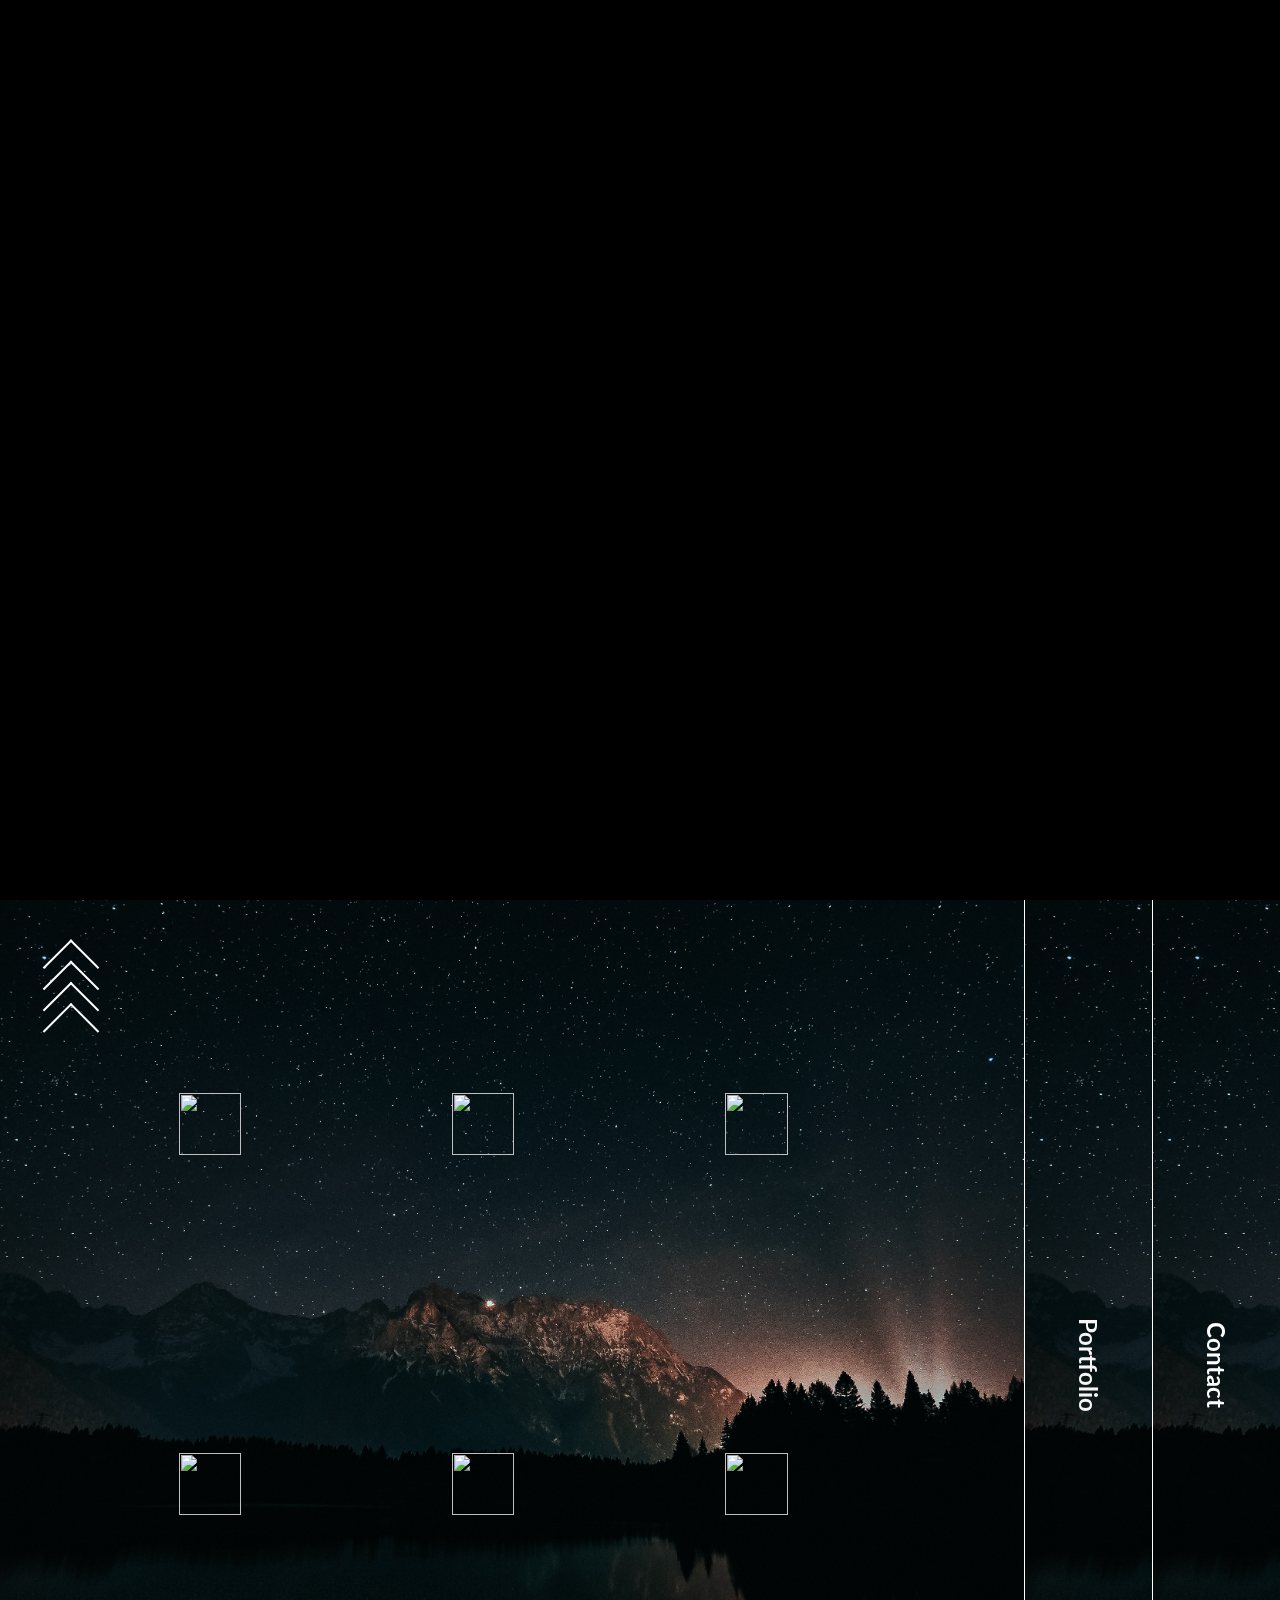
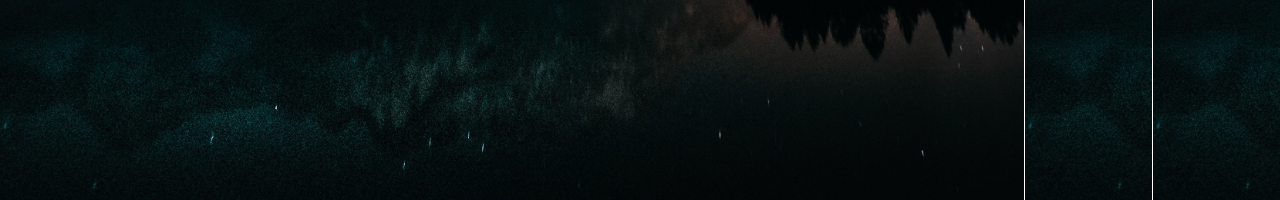
==== commit 9c932290: "fixed files" ====
--- a/index.html
+++ b/index.html
@@ -5,7 +5,7 @@
     <meta name="viewport" content="width=device-width, initial-scale=1.0" />
     <meta http-equiv="X-UA-Compatible" content="ie=edge" />
     <title>Front Page</title>
-    <link rel="stylesheet" href="style.css" />
+    <link rel="stylesheet" href="src/style.css" />
     <link
       href="https://fonts.googleapis.com/css?family=Yellowtail"
       rel="stylesheet"
@@ -28,7 +28,7 @@
   <body>
     <section class="page-one">
       <div class="videobox">
-        <video src="smoke.mp4" autoplay muted></video>
+        <video src="./docs/smoke.mp4" autoplay muted></video>
       </div>
       <h1>
         <span>T</span>
@@ -41,7 +41,7 @@
       </h1>
       <nav class="navbar" id="homepage">
         <ul class="navshow">
-          <li><a href="#" id="homie">HOME</a></li>
+          <li><a href="#">HOME</a></li>
           <li><a href="#about">ABOUT</a></li>
           <li><a href="#portfolio">PORTFOLIO</a></li>
           <li><a href="#contact">CONTACT</a></li>
@@ -136,14 +136,14 @@
           </div>
           <div class="container">
             <div class="box" id="about">
-              <div class="corgi"><img src="Icons/corgitest2.png" alt="" /></div>
+              <div class="corgi"><img src="docs/icons/corgitest2.png" alt="" /></div>
               <div class="text-info">
                 <h3>Corgi's</h3>
                 <p>I LOVE CORGIS!</p>
               </div>
             </div>
             <div class="box">
-              <div class="corgi"><img src="Icons/corgitest2.png" alt="" /></div>
+              <div class="corgi"><img src="docs/icons/corgitest2.png" alt="" /></div>
               <div class="text-info">
                 <h3>Corgi's</h3>
                 <p>
@@ -152,7 +152,7 @@
               </div>
             </div>
             <div class="box">
-              <div class="corgi"><img src="Icons/corgitest2.png" alt="" /></div>
+              <div class="corgi"><img src="docs/icons/corgitest2.png" alt="" /></div>
               <div class="text-info">
                 <h3>Corgi's</h3>
                 <p>
@@ -161,39 +161,39 @@
               </div>
             </div>
             <div class="box">
-              <div class="corgi"><img src="Icons/corgitest2.png" alt="" /></div>
-              <div class="text-info">
-                <h3>Corgi's</h3>
-                <p>
-                  Lorem ipsum dolor sit amet, consectetur adipiscing elit, sed
-                  do eiusmod tempor incididunt ut labore et dolore magna aliqua.
-                  Ut enim ad minim veniam, quis nostrud exercitation ullamco
-                  laboris nisi ut aliquip ex ea commodo consequat. Duis aute
-                  irure dolor in reprehenderit in voluptate velit esse cillum
-                  dolore eu fugiat nulla pariatur. Excepteur sint occaecat
-                  cupidatat non proident, sunt in culpa qui officia deserunt
-                  mollit anim id est laborum.
-                </p>
-              </div>
-            </div>
-            <div class="box">
-              <div class="corgi"><img src="Icons/corgitest2.png" alt="" /></div>
-              <div class="text-info">
-                <h3>Corgi's</h3>
-                <p>
-                  Lorem ipsum dolor sit amet, consectetur adipiscing elit, sed
-                  do eiusmod tempor incididunt ut labore et dolore magna aliqua.
-                  Ut enim ad minim veniam, quis nostrud exercitation ullamco
-                  laboris nisi ut aliquip ex ea commodo consequat. Duis aute
-                  irure dolor in reprehenderit in voluptate velit esse cillum
-                  dolore eu fugiat nulla pariatur. Excepteur sint occaecat
-                  cupidatat non proident, sunt in culpa qui officia deserunt
-                  mollit anim id est laborum.
-                </p>
-              </div>
-            </div>
-            <div class="box">
-              <div class="corgi"><img src="Icons/corgitest2.png" alt="" /></div>
+              <div class="corgi"><img src="docs/icons/corgitest2.png" alt="" /></div>
+              <div class="text-info">
+                <h3>Corgi's</h3>
+                <p>
+                  Lorem ipsum dolor sit amet, consectetur adipiscing elit, sed
+                  do eiusmod tempor incididunt ut labore et dolore magna aliqua.
+                  Ut enim ad minim veniam, quis nostrud exercitation ullamco
+                  laboris nisi ut aliquip ex ea commodo consequat. Duis aute
+                  irure dolor in reprehenderit in voluptate velit esse cillum
+                  dolore eu fugiat nulla pariatur. Excepteur sint occaecat
+                  cupidatat non proident, sunt in culpa qui officia deserunt
+                  mollit anim id est laborum.
+                </p>
+              </div>
+            </div>
+            <div class="box">
+              <div class="corgi"><img src="docs/icons/corgitest2.png" alt="" /></div>
+              <div class="text-info">
+                <h3>Corgi's</h3>
+                <p>
+                  Lorem ipsum dolor sit amet, consectetur adipiscing elit, sed
+                  do eiusmod tempor incididunt ut labore et dolore magna aliqua.
+                  Ut enim ad minim veniam, quis nostrud exercitation ullamco
+                  laboris nisi ut aliquip ex ea commodo consequat. Duis aute
+                  irure dolor in reprehenderit in voluptate velit esse cillum
+                  dolore eu fugiat nulla pariatur. Excepteur sint occaecat
+                  cupidatat non proident, sunt in culpa qui officia deserunt
+                  mollit anim id est laborum.
+                </p>
+              </div>
+            </div>
+            <div class="box">
+              <div class="corgi"><img src="docs/icons/corgitest2.png" alt="" /></div>
               <div class="text-info">
                 <h3>Corgi's</h3>
                 <p>
--- a/src/style.css
+++ b/src/style.css
@@ -0,0 +1,850 @@
+/* ###########################################################################
+###########################################################################
+###########################################################################
+
+COMPLETE CCS INDEX (items with '#' code is for you to command + f to search for a particular section)
+- items listed below are top down, left to right
+
+---------------
+PAGE 1
+---------------
+
+Navigation Bar - #NBAR
+My Name - #TXU
+Social Media Icons - #SOI
+Arrow down on page 1 - #FIPA
+
+---------------
+PAGE 2
+---------------
+Second Page Arrow - #SEPA
+Corgi Icons - #CICO
+Pull out tabs on the second page - #PTB
+Form Container - FC
+
+---------------------------------------------
+Keyframes & Media Queries
+---------------------------------------------
+Keyframes - #KFALL
+Media Queries - #MQ */
+
+
+* {
+  margin: 0;
+  padding: 0;
+}
+body {
+  height: 100vh;
+  width: 100vw;
+  overflow: hidden;
+  /* justify-content: center;
+    align-items: center;
+    height: 100vh; */
+}
+.navigation,
+.burger-check {
+  display: none;
+}
+
+.page-one {
+  background: black;
+  z-index: 3;
+}
+section {
+  height: 100vh;
+  background: red;
+  z-index: 2;
+}
+section:before {
+  content: "";
+  position: absolute;
+  /* top: 20%;  <<<<< THIS NEEDS TO BE ACTIVATED FOR CHROME TO REDUCE FRAME LAG */
+  left: 0;
+  width: 100vw;
+  height: 100vh;
+  /* background: linear-gradient(to left, #ADC4FB, #00D1EE, #00B5FF, #1E90FF, #1E90FF, #002A83); */
+  background: linear-gradient(to right, #f00, #f00, #0f0, #0ff, #ff0, #0ff);
+  mix-blend-mode: color;
+  pointer-events: none;
+}
+
+video {
+  /* width: 100%;
+    height: auto; */
+  object-fit: cover;
+  width: 1276px;
+}
+
+/* ###########################################################################
+MY NAME #TXU
+########################################################################### */
+h1 {
+  margin: 0;
+  padding: 0;
+  position: absolute;
+  top: 45%;
+  transform: translateY(-50%);
+  width: 100%;
+  text-align: center;
+  color: whitesmoke;
+  font-size: 5em;
+  font-family: "Lato", sans-serif;
+  z-index: 3;
+}
+h1 span {
+  opacity: 0;
+  display: inline-block;
+  animation: animate 1s linear forwards;
+}
+
+h1 span:nth-child(1) {
+  animation-delay: 1.5s;
+}
+h1 span:nth-child(2) {
+  animation-delay: 2s;
+}
+h1 span:nth-child(3) {
+  animation-delay: 2.5s;
+}
+h1 span:nth-child(4) {
+  animation-delay: 3s;
+}
+h1 span:nth-child(5) {
+  animation-delay: 3.5s;
+}
+h1 span:nth-child(6) {
+  animation-delay: 3.75s;
+}
+h1 span:nth-child(7) {
+  animation-delay: 4s;
+}
+
+/* ########################################################################### 
+NAVIGATION BAR #NBAR
+###########################################################################  */
+.navbar {
+  position: absolute;
+  opacity: 1;
+  z-index: 3;
+  width: 100%;
+  text-align: right;
+  float: right;
+  top: 0%;
+  left: 0%;
+  overflow: hidden;
+  display: flex;
+  justify-content: flex-end;
+}
+.navbar li a {
+  opacity: 1;
+  color: whitesmoke;
+  text-decoration: none;
+  display: inline-block;
+}
+
+.navbar li {
+  color: whitesmoke;
+  /* z-index: 3; */
+  text-decoration: none;
+  padding: 20px 20px;
+  font-family: "Lato", sans-serif;
+  font-size: 18px;
+  opacity: 0;
+  display: inline-block;
+  animation: fadein 1s linear forwards;
+}
+ul li:nth-child(1) {
+  animation-delay: 6.3s;
+}
+ul li:nth-child(2) {
+  animation-delay: 6.4s;
+}
+ul li:nth-child(3) {
+  animation-delay: 6.5s;
+}
+ul li:nth-child(4) {
+  animation-delay: 6.6s;
+}
+.navbar li a:hover {
+    background: whitesmoke;
+    color: #333;
+}
+
+/* ########################################################################### 
+SOCIAL ICONS #SOI
+###########################################################################  */
+.social {
+  position: absolute;
+  top: 60%;
+  /* left: -35%; */
+  transform: translateY(-50%);
+  width: 100%;
+  text-align: right;
+  z-index: 3;
+  display: flex;
+  justify-content: center;
+}
+.socialbutton {
+  display: inline-block;
+  width: 50px;
+  height: 50px;
+  color: whitesmoke;
+  background: black;
+  margin: 10px;
+  border-radius: 30%;
+  box-shadow: 0 5px 15px -5px #00000070;
+  overflow: hidden;
+  position: relative;
+}
+
+.socialbutton a {
+    background: white;
+}
+
+.socialbutton i {
+  line-height: 50px;
+  margin-right: 12px;
+  font-size: 26px;
+  transition: 0.2s linear;
+    color: whitesmoke; 
+    /* width: 50px;
+    height: 50px; */
+}
+.socialbutton:hover i {
+  transform: scale(1.3);
+  color: #f1f1f1;
+}
+.socialbutton::before {
+  content: "";
+  position: absolute;
+  /* width: 120%;
+  height: 120%; */
+  width: 65px;
+  height: 65px;
+  background: #3498db;
+  transform: rotate(45deg);
+  left: -110%;
+  top: 90%;
+}
+.socialbutton:hover::before {
+  animation: socialanimation 0.7s 1;
+  top: -10%;
+  left: -10%;
+}
+
+.social i:nth-child(1) {
+  opacity: 1;
+  animation-delay: 4.1s;
+}
+.social:nth-child(2) {
+  animation-delay: 4.2s;
+}
+.social:nth-child(3) {
+  animation-delay: 4.3s;
+}
+
+.logo img {
+  width: 100px;
+  float: left;
+  height: auto;
+}
+/* ########################################################################### 
+PAGE 1 ARROW #FIPA
+###########################################################################  */
+.arrow {
+  position: relative;
+  top: -2%;
+  left: 50%;
+  width: 40px;
+  height: 40px;
+  transform: rotate(45deg);
+  z-index: 3;
+}
+.arrow span {
+  position: absolute;
+  top: -10%;
+  left: 50%;
+  width: 100%;
+  height: 100%;
+  opacity: 0;
+  display: block;
+  box-sizing: border-box;
+  border: none;
+  border-right: 2px solid #fff;
+  border-bottom: 2px solid #fff;
+  animation: arrow 1s linear infinite;
+}
+.arrow span p {
+  padding: 10px;
+  opacity: 0;
+}
+.arrow span:nth-child(1) {
+  top: -30px;
+  left: -30px;
+  animation-delay: 8s;
+}
+.arrow span:nth-child(2) {
+  top: -15px;
+  left: -15px;
+  animation-delay: 8.2s;
+}
+.arrow span:nth-child(3) {
+  top: 0px;
+  left: 0px;
+  animation-delay: 8.4s;
+}
+.arrow span:nth-child(4) {
+  top: 15px;
+  left: 15px;
+  animation-delay: 8.6s;
+}
+
+.arrow span:nth-child(5) {
+  top: 30px;
+  left: 30px;
+  animation-delay: 8.8s;
+}
+
+/* ########################################################################### 
+CORGI ICONS ABOUT ME #CICO
+###########################################################################  */
+.container {
+  /* border: white 2px solid; */
+  height: 80%;
+  display: flex;
+  align-items: center;
+  flex-direction: row;
+  justify-content: space-around;
+  position: relative;
+  top: 5%;
+  width: 80%;
+  margin: 0 10%;
+  z-index: 3;
+}
+.container .box {
+  position: relative;
+  width: 250px;
+  height: 250px;
+  /* margin: 5%; */
+  box-sizing: border-box;
+  overflow: hidden;
+  border-radius: 10px;
+}
+.container .box .corgi {
+  position: absolute;
+  top: 0;
+  left: 0;
+  width: 100%;
+  height: 100%;
+  /* background: white; */
+  transition: 0.5s;
+  /* z-index: 1; */
+}
+.container .box:hover .corgi {
+  top: 10px;
+  left: 10px;
+  width: 40px;
+  height: 40px;
+  border-radius: 50%;
+}
+
+.aboutme {
+  height: 100vh;
+  background: gray;
+}
+
+.container .box .corgi img {
+  position: absolute;
+  height: 50%;
+  width: 50%;
+  top: 21%;
+  left: 26%;
+}
+.container .box .text-info {
+  position: absolute;
+  top: 100%;
+  height: 10px;
+  text-align: center;
+  color: antiquewhite;
+  padding: 20px;
+  box-sizing: border-box;
+  transition: 0.75s;
+  opacity: 0;
+}
+.container .box:hover .text-info {
+  top: 0;
+  opacity: 1;
+}
+.container .box .text-info h3 {
+  font-family: "Lato", sans-serif;
+  margin: 0;
+  padding: 0;
+  color: dodgerblue;
+  font-size: 24px;
+}
+.testcontainer {
+  /* display: flex; */
+}
+.container .box .text-info p {
+    font-family: "Lato", sans-serif;
+    font-size: 15px;
+}
+
+.mainframe {
+  position: absolute;
+  height: 100vh;
+  width: 80vw;
+  background: url(../docs/astronomy-backlit-constellation-1421903.jpg);
+  background-size: cover;
+  /* z-index: 4; */
+}
+/* ########################################################################### 
+SECOND PAGE ARROW #SEPA
+###########################################################################  */
+.secondarrow {
+  position: relative;
+  top: 10%;
+  left: 5%;
+  width: 40px;
+  height: 40px;
+  /* background: #ccc; */
+  transform: rotate(45deg);
+}
+.secondarrow span {
+  position: absolute;
+  top: 50%;
+  left: 40%;
+  width: 100%;
+  height: 100%;
+  box-sizing: border-box;
+  border: none;
+  border-left: 2px solid #fff;
+  border-top: 2px solid #fff;
+  animation: arrow 1s linear infinite;
+}
+.secondarrow span p {
+  opacity: 0;
+  padding: 10px;
+}
+.secondarrow span:nth-child(1) {
+  top: -30px;
+  left: -30px;
+  animation-delay: 0.6s;
+}
+.secondarrow span:nth-child(2) {
+  top: -15px;
+  left: -15px;
+  animation-delay: 0.4s;
+}
+.secondarrow span:nth-child(3) {
+  top: 0px;
+  left: 0px;
+  animation-delay: 0.2s;
+}
+.secondarrow span:nth-child(4) {
+  top: 15px;
+  left: 15px;
+  animation-delay: 0s;
+}
+
+.mainframe .container {
+  display: flex;
+  flex-wrap: wrap;
+  /* justify-content: space-around; */
+}
+
+/* ###########################################################################
+TABS #PTB
+########################################################################### */
+.tabs {
+    position: aboslute;
+    top: 0;
+    left: 0;
+    width: 100vw;
+    height: 100vh;
+    /* background: #ccc; */
+    margin: 0;
+    padding: 0;
+    z-index: 3;
+}
+
+.tabs .tabception {
+  /* padding-top: 110px; */
+  list-style: none;
+  position: relative;
+  width: 10vw;
+  height: 100vh;
+  border-left: 1px solid white;
+  font-family: "Lato", sans-serif;
+  float: right;
+  box-sizing: border-box;
+  transition: 0.5s;
+  text-align: center;
+  overflow: hidden;
+  z-index: 3;;
+}
+
+.tabs .tabception {
+  background: url(../docs/astronomy-backlit-constellation-1421903.jpg);
+  background-size: cover;
+  background-position: left;
+  z-index: 3;
+}
+
+.tabs .tabception:hover {
+  width: 60%;
+  z-index: 3;
+}
+.tabs:hover li {
+  width: 10%;
+  z-index: 3;
+}
+.tabs .tabception .contactme {
+  position: absolute;
+  bottom: -100%;
+  left: 0;
+  width: 100%;
+  background: rgba(0, 0, 0, 8);
+  box-sizing: border-box;
+  color: #fff;
+  opacity: 1;
+  z-index: 3;
+}
+.tabs .tabception:hover .contactme {
+  height: 100%;
+  padding: 10%;
+  bottom: 0;
+  transition: 0.5s;
+  transition-delay: 0.5s;
+  opacity: 1;
+  background: rgba(0, 0, 0, .8);
+  box-sizing: border-box;
+  box-shadow: 0 15px
+}
+.tabs .tabception .portfolio {
+  position: absolute;
+  height: 100%;
+  padding: 20% 10%;
+  /* bottom: -100%; */
+  left: 0;
+  width: 100%;
+  background: rgba(0, 0, 0, 8);
+  box-sizing: border-box;
+  color: #fff;
+  opacity: 0;
+}
+.tabs .tabception .portfolio h2 {
+  margin-bottom: 100px;
+}
+.tabs .tabception:hover .portfolio {
+  bottom: 0;
+  transition: 0.5s;
+  transition-delay: 0.5s;
+  opacity: 1;
+}
+.contact-heading {
+  color: white;
+  margin: 50vh 0;
+  transform: rotate(90deg);
+}
+
+.tabs .tabception:hover .contact-heading {
+  display: none;
+}
+.portfolio-heading {
+  color: whitesmoke;
+  margin: 50vh 0;
+  transform: rotate(90deg);
+}
+.tabs .tabception:hover .portfolio-heading {
+  display: none;
+}
+
+html {
+  scroll-behavior: smooth;
+}
+
+/* ########################################################################### */
+FORM CONTAINER #FC
+/* ########################################################################### */
+.formcontainer {
+  position: absolute;
+  top: 50%;
+  left: 45%;
+  transform: translate(-50%, -50%);
+  width: 70%;
+  padding: 40px;
+  background: rgba(0, 0, 0, 0.8);
+  box-sizing: border-box;
+  box-shadow: 0 15px 25px rgba(0, 0, 0, 0.5);
+  border-radius: 10px;
+  z-index: 3;
+}
+.formcontainer h2 {
+  margin: 0 0 30px;
+  padding: 0;
+  color: whitesmoke;
+  text-align: center;
+}
+.formcontainer .inputboxes {
+  position: relative;
+}
+.formcontainer .inputboxes input {
+  width: 100%;
+  padding: 10px 0;
+  font-size: 20px;
+  color: #fff;
+  letter-spacing: 1px;
+  margin-bottom: 30px;
+  border: 1px solid #fff;
+  outline: none;
+  background: transparent;
+}
+.formcontainer .textbox {
+  position: relative;
+}
+.formcontainer .textbox textarea {
+  width: 100%;
+  padding: 10px 0;
+  font-size: 20px;
+  color: #fff;
+  letter-spacing: 1px;
+  margin-bottom: 30px;
+  border: 1px solid #fff;
+  outline: none;
+  background: transparent;
+}
+.formcontainer .textbox label {
+  position: absolute;
+  top: 0;
+  left: 10px;
+  padding: 10px 0;
+  /* font-family: 'Lato', sans-serif; */
+  /* font-family: 'Patua One', cursive; */
+  font-size: 16px;
+  color: #fff;
+  pointer-events: none;
+  transition: 0.5s;
+}
+.formcontainer .textbox textarea:focus ~ label,
+.formcontainer .textbox textarea:valid ~ label {
+  top: -30px;
+  left: 0;
+  color: dodgerblue;
+  font-size: 15px;
+}
+.formcontainer .inputboxes label {
+  position: absolute;
+  top: 0;
+  left: 10px;
+  padding: 10px 0;
+  font-family: "Lato", sans-serif;
+  /* font-family: 'Patua One', cursive; */
+  font-size: 16px;
+  color: #fff;
+  pointer-events: none;
+  transition: 0.5s;
+}
+.formcontainer .inputboxes input:focus ~ label,
+.formcontainer .inputboxes input:valid ~ label {
+  top: -30px;
+  left: 0;
+  color: dodgerblue;
+  font-size: 15px;
+}
+.formcontainer input[type="submit"] {
+  background: transparent;
+  border: none;
+  outline: none;
+  color: #fff;
+  background: dodgerblue;
+  padding: 10px 20px;
+  cursor: pointer;
+  border-radius: 5px;
+}
+/* ###########################################################################
+KEYFRAMES #KFALL
+########################################################################### */
+@keyframes animate {
+    0% {
+      opacity: 0;
+      transform: rotateY(90deg);
+      filter: blur(10px);
+    }
+    100% {
+      opacity: 1;
+      transform: rotateY(0deg);
+      filter: blur(0px);
+    }
+  }
+@keyframes arrow {
+    0% {
+      opacity: 1;
+      border-color: #fff;
+    }
+    20% {
+      opacity: 1;
+      border-color: #fff;
+    }
+    30%,
+    100% {
+      opacity: 1;
+      border-color: #222;
+    }
+}
+@keyframes socialanimation {
+    0% {
+      left: -110%;
+      top: 90%;
+    }
+    50% {
+      left: 10% 20%;
+      top: -30% 35%;
+    }
+    100% {
+      top: -10%;
+      left: -10%;
+    }
+}
+@keyframes fadeopacity {
+    0% {
+      opacity: 0;
+      filter: blur(10px);
+    }
+    100% {
+      opacity: 0.7;
+      filter: blur(0px);
+    }
+}
+@keyframes fadein {
+    0% {
+      opacity: 0;
+      filter: blur(10px);
+    }
+    100% {
+      opacity: 1;
+      filter: blur(0px);
+    }
+}
+/* ########################################################################### */
+ /* MEDIA QUERIES  #MQALL */
+ /* ########################################################################### */
+
+@media screen and (max-width: 1280px) {
+  div.videobox {
+    display: none;
+  }
+  div.arrow {
+   display: none;
+  }
+}
+
+@media (max-width: 1200px) {
+  h1 {
+    font-size: 4em;
+  }
+
+}
+
+@media (max-width: 1172px) {
+    .container .box .text-info p {
+        font-family: "Lato", sans-serif;
+        font-size: 10px;
+    }
+    .container .box {
+        width: 150px;
+        height: 150px;
+    }
+    .container .box .corgi {
+        width: 150px;
+        height: 150px;
+    }
+}
+
+@media (max-width: 1024px) {
+}
+
+@media (max-width:938px){
+    .container .box .text-info p {
+        font-family: "Lato", sans-serif;
+        font-size: 10px;
+    }
+    .container .box {
+        width: 150px;
+        height: 150px;
+    }
+    .container .box .corgi {
+        width: 150px;
+        height: 150px;
+    }
+}
+@media (max-width: 782px){
+    .container .box
+}
+@media (max-width: 768px) {
+  h1 {
+    font-size: 3em;
+  }
+}
+
+@media (max-width: 640px) {
+  h1 {
+    font-size: 2.5em;
+  }
+
+  @media (max-width: 487px) {
+    h1 {
+      font-size: 2.5em;
+    }
+    @media (max-width: 470px) {
+        .container .box .corgi:hover img {
+            width: 0;
+            height: 0;
+        }
+        .container .box .text-info h3 {
+            font-size: 5px;
+        }
+        .container .box .text-info p {
+            font-family: "Lato", sans-serif;
+            font-size: 7px;
+        }
+        .container .box {
+            width: 75px;
+            height: 75px;
+        }
+        .container .box .corgi {
+            width: 75px;
+            height: 75px;
+        }
+    }
+
+    .navbar li{
+        display: flex;
+        flex-direction: column;
+        
+    }
+
+    .navbar li a {
+        font-size: 0.8em;
+    }
+
+    .socialbutton {
+        width: 40px;
+        height: 40px;
+        /* background: none; */
+    }
+
+    .socialbutton::before {
+        content: "";
+        position: absolute;
+        /* width: 120%;
+        height: 120%; */
+        width: 65px;
+        height: 65px;
+        background: none;
+        transform: rotate(45deg);
+        left: -110%;
+        top: 90%;
+
+      }
+}
